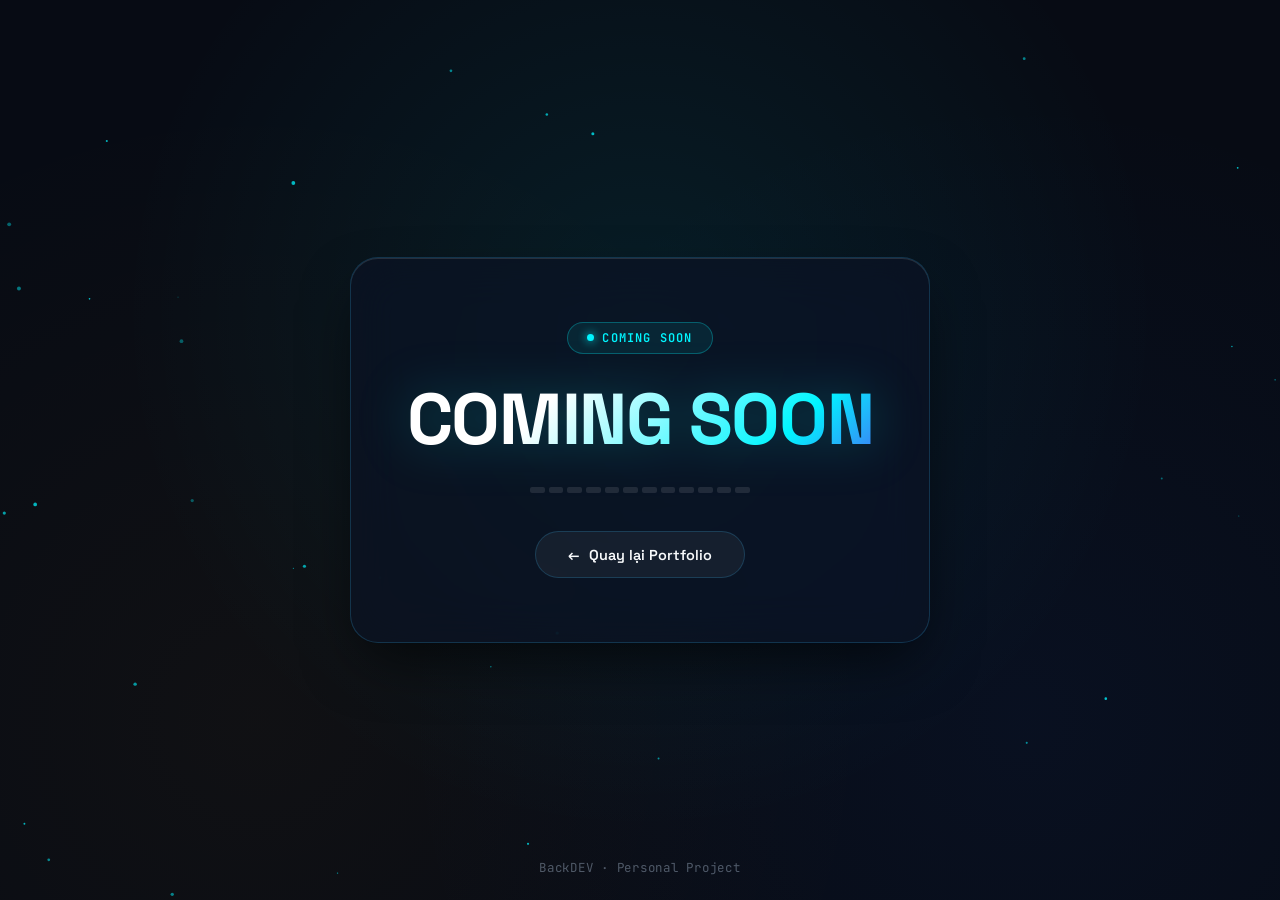
==== history.html @ 6d46c7f8 "fix: update history.html to Coming Soon with clean minimalist UI" ====
<!DOCTYPE html>
<html lang="vi">
<head>
  <meta charset="UTF-8" />
  <meta name="viewport" content="width=device-width, initial-scale=1.0, viewport-fit=cover" />
  <title>Coming Soon · BackDEV</title>
  <meta name="description" content="Coming Soon · BackDEV" />
  <link rel="preconnect" href="https://fonts.googleapis.com" />
  <link rel="preconnect" href="https://fonts.gstatic.com" crossorigin />
  <link
    href="https://fonts.googleapis.com/css2?family=JetBrains+Mono:wght@400;500;600;700&family=Space+Grotesk:wght@400;500;600;700;800&display=swap"
    rel="stylesheet" />
  <link rel="icon" type="image/svg+xml" href="favicon.svg" />
  <style>
    :root {
      --bg: #070b14;
      --card: rgba(12, 19, 34, 0.78);
      --border: rgba(56, 189, 248, 0.2);
      --neon: #00f5ff;
      --neon2: #3b82f6;
      --amber: #f59e0b;
      --text: #f8fafc;
      --text-muted: #94a3b8;
    }

    *, *::before, *::after {
      box-sizing: border-box;
      margin: 0;
      padding: 0;
    }

    body {
      background: var(--bg);
      color: var(--text);
      font-family: 'Space Grotesk', -apple-system, sans-serif;
      min-height: 100vh;
      min-height: 100dvh;
      display: flex;
      flex-direction: column;
      align-items: center;
      justify-content: center;
      padding: 2rem 1.25rem;
      overflow: hidden;
      position: relative;
      background-image: 
        radial-gradient(circle at 50% 35%, rgba(0, 245, 255, 0.08) 0%, transparent 60%),
        radial-gradient(circle at 80% 80%, rgba(37, 99, 235, 0.06) 0%, transparent 50%),
        radial-gradient(circle at 20% 80%, rgba(245, 158, 11, 0.04) 0%, transparent 50%);
    }

    /* Ambient Canvas */
    #ambient-canvas {
      position: fixed;
      inset: 0;
      width: 100%;
      height: 100%;
      pointer-events: none;
      z-index: 0;
    }

    /* Minimal Card Container */
    .coming-card {
      position: relative;
      z-index: 1;
      max-width: 580px;
      width: 100%;
      text-align: center;
      background: var(--card);
      border: 1px solid var(--border);
      border-radius: 28px;
      padding: 4rem 2.5rem;
      backdrop-filter: blur(24px) saturate(180%);
      -webkit-backdrop-filter: blur(24px) saturate(180%);
      box-shadow: 0 25px 60px -15px rgba(0, 0, 0, 0.7), inset 0 1px 0 rgba(255, 255, 255, 0.12);
      display: flex;
      flex-direction: column;
      align-items: center;
      gap: 1.8rem;
      animation: floatUp 0.8s cubic-bezier(0.16, 1, 0.3, 1) both;
    }

    @keyframes floatUp {
      from {
        opacity: 0;
        transform: translateY(30px) scale(0.96);
      }
      to {
        opacity: 1;
        transform: translateY(0) scale(1);
      }
    }

    /* Badge */
    .badge {
      display: inline-flex;
      align-items: center;
      gap: 0.5rem;
      background: rgba(0, 245, 255, 0.08);
      border: 1px solid rgba(0, 245, 255, 0.28);
      border-radius: 99px;
      padding: 0.45rem 1.2rem;
      color: var(--neon);
      font-family: 'JetBrains Mono', monospace;
      font-size: 0.75rem;
      font-weight: 600;
      letter-spacing: 0.1em;
    }

    .pulse-dot {
      width: 7px;
      height: 7px;
      background: var(--neon);
      border-radius: 50%;
      box-shadow: 0 0 10px var(--neon);
      animation: pulseGlow 1.8s infinite;
    }

    @keyframes pulseGlow {
      0%, 100% { box-shadow: 0 0 0 0 rgba(0, 245, 255, 0.6); }
      50% { box-shadow: 0 0 0 7px rgba(0, 245, 255, 0); }
    }

    /* Main Big Title */
    .title {
      font-size: clamp(3rem, 8vw, 4.5rem);
      font-weight: 800;
      letter-spacing: -0.02em;
      line-height: 1;
      text-transform: uppercase;
      background: linear-gradient(135deg, #ffffff 30%, var(--neon) 80%, var(--neon2) 100%);
      -webkit-background-clip: text;
      -webkit-text-fill-color: transparent;
      filter: drop-shadow(0 0 25px rgba(0, 245, 255, 0.25));
    }

    /* Cyber Segmented Line (Thay cho thanh loading cu, khong text, khong %) */
    .cyber-bar {
      display: flex;
      align-items: center;
      gap: 4px;
      width: 220px;
      height: 6px;
      margin: 0.2rem 0;
    }

    .cyber-bar span {
      flex: 1;
      height: 100%;
      background: rgba(255, 255, 255, 0.1);
      border-radius: 2px;
      animation: barGlow 2.4s ease-in-out infinite;
    }

    .cyber-bar span:nth-child(1) { animation-delay: 0.1s; }
    .cyber-bar span:nth-child(2) { animation-delay: 0.2s; }
    .cyber-bar span:nth-child(3) { animation-delay: 0.3s; }
    .cyber-bar span:nth-child(4) { animation-delay: 0.4s; }
    .cyber-bar span:nth-child(5) { animation-delay: 0.5s; }
    .cyber-bar span:nth-child(6) { animation-delay: 0.6s; }
    .cyber-bar span:nth-child(7) { animation-delay: 0.7s; }
    .cyber-bar span:nth-child(8) { animation-delay: 0.8s; }
    .cyber-bar span:nth-child(9) { animation-delay: 0.9s; }
    .cyber-bar span:nth-child(10) { animation-delay: 1.0s; }
    .cyber-bar span:nth-child(11) { animation-delay: 1.1s; }
    .cyber-bar span:nth-child(12) { animation-delay: 1.2s; }

    @keyframes barGlow {
      0%, 100% {
        background: rgba(255, 255, 255, 0.1);
        box-shadow: none;
      }
      50% {
        background: var(--neon);
        box-shadow: 0 0 8px var(--neon);
      }
    }

    /* Back Button */
    .btn-back {
      display: inline-flex;
      align-items: center;
      gap: 0.6rem;
      background: rgba(255, 255, 255, 0.05);
      border: 1px solid var(--border);
      color: var(--text);
      text-decoration: none;
      font-size: 0.9rem;
      font-weight: 600;
      padding: 0.85rem 2rem;
      border-radius: 99px;
      transition: all 0.25s cubic-bezier(0.16, 1, 0.3, 1);
      margin-top: 0.4rem;
    }

    .btn-back:hover {
      background: rgba(0, 245, 255, 0.12);
      border-color: var(--neon);
      color: var(--neon);
      transform: translateY(-2px);
      box-shadow: 0 0 24px rgba(0, 245, 255, 0.25);
    }

    .btn-back span {
      transition: transform 0.25s ease;
    }

    .btn-back:hover span:first-child {
      transform: translateX(-3px);
    }

    /* Footer Note */
    .footer-note {
      position: absolute;
      bottom: 1.5rem;
      font-size: 0.78rem;
      color: rgba(148, 163, 184, 0.5);
      font-family: 'JetBrains Mono', monospace;
      letter-spacing: 0.06em;
    }

    @media (max-width: 640px) {
      .coming-card {
        padding: 3rem 1.5rem;
        border-radius: 22px;
        gap: 1.5rem;
      }

      .title {
        font-size: clamp(2.4rem, 10vw, 3.2rem);
      }

      .btn-back {
        width: 100%;
        justify-content: center;
      }

      .footer-note {
        position: static;
        margin-top: 1.5rem;
      }
    }
  </style>
</head>
<body>

  <!-- Minimal Ambient Star Canvas -->
  <canvas id="ambient-canvas"></canvas>

  <div class="coming-card">
    <div class="badge">
      <span class="pulse-dot"></span>
      <span>COMING SOON</span>
    </div>

    <h1 class="title">Coming Soon</h1>

    <!-- Thanh cyber phan doan tinh te (Khong text, khong %) -->
    <div class="cyber-bar" aria-hidden="true">
      <span></span><span></span><span></span><span></span>
      <span></span><span></span><span></span><span></span>
      <span></span><span></span><span></span><span></span>
    </div>

    <a href="index.html" class="btn-back">
      <span>←</span>
      <span>Quay lại Portfolio</span>
    </a>
  </div>

  <div class="footer-note">
    BackDEV · Personal Project
  </div>

  <script>
    (function () {
      const canvas = document.getElementById('ambient-canvas');
      const ctx = canvas.getContext('2d');
      let w, h;
      let stars = [];

      function resize() {
        w = canvas.width = window.innerWidth;
        h = canvas.height = window.innerHeight;
      }
      window.addEventListener('resize', resize);
      resize();

      for (let i = 0; i < 40; i++) {
        stars.push({
          x: Math.random() * w,
          y: Math.random() * h,
          r: Math.random() * 1.5 + 0.5,
          alpha: Math.random() * 0.6 + 0.2,
          speed: Math.random() * 0.008 + 0.003
        });
      }

      function draw() {
        ctx.clearRect(0, 0, w, h);
        stars.forEach(s => {
          s.alpha += s.speed;
          if (s.alpha > 0.8 || s.alpha < 0.2) s.speed = -s.speed;
          ctx.beginPath();
          ctx.arc(s.x, s.y, s.r, 0, Math.PI * 2);
          ctx.fillStyle = `rgba(0, 245, 255, ${Math.max(0, s.alpha)})`;
          ctx.fill();
        });
        requestAnimationFrame(draw);
      }
      draw();
    })();
  </script>
</body>
</html>
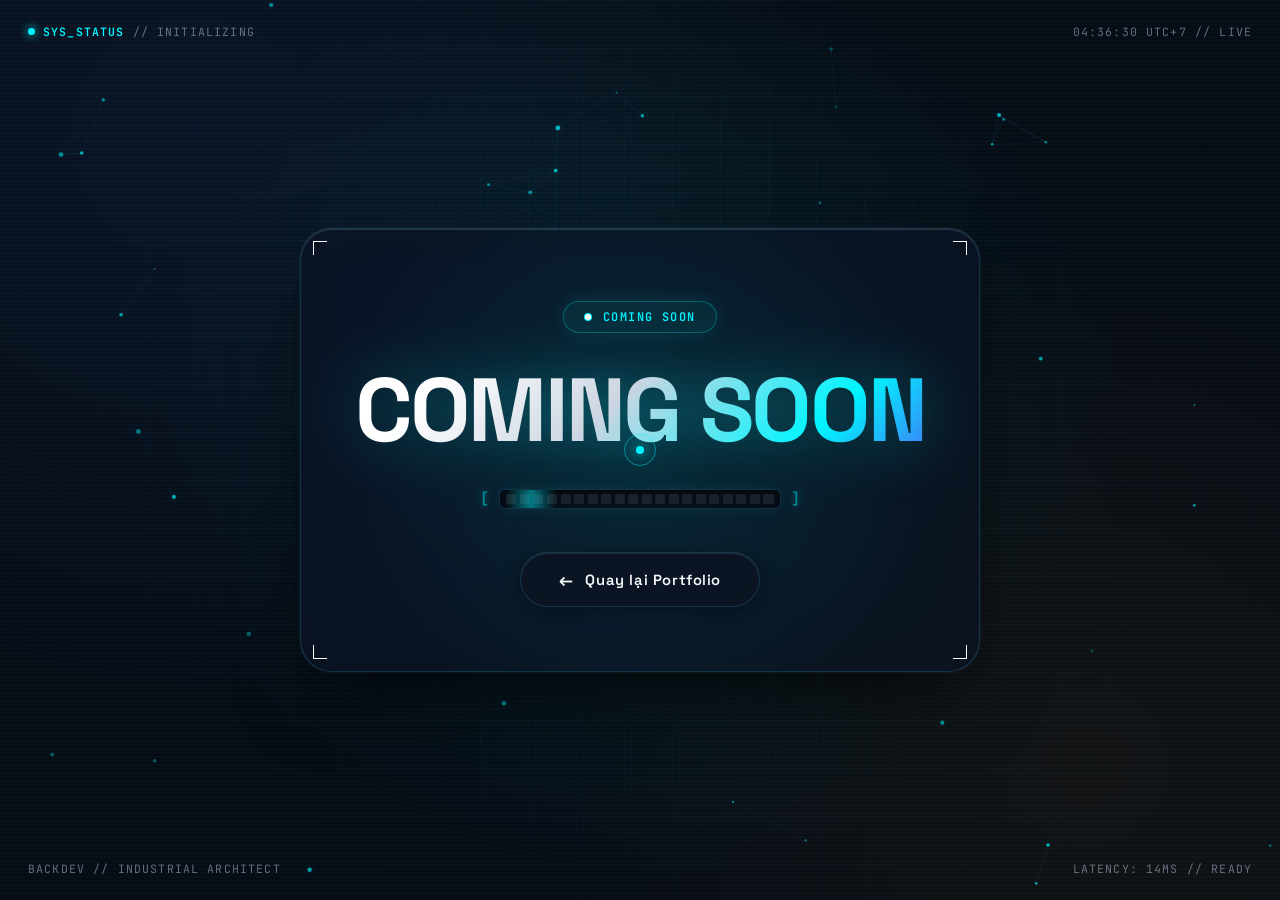
==== commit 2a57ca39: "feat: restore interactive cyber particle background, grid and 3D effects" ====
--- a/history.html
+++ b/history.html
@@ -1,10 +1,11 @@
 <!DOCTYPE html>
 <html lang="vi">
+
 <head>
   <meta charset="UTF-8" />
   <meta name="viewport" content="width=device-width, initial-scale=1.0, viewport-fit=cover" />
   <title>Coming Soon · BackDEV</title>
-  <meta name="description" content="Coming Soon · BackDEV" />
+  <meta name="description" content="Coming Soon · BackDEV Industrial Mission Control" />
   <link rel="preconnect" href="https://fonts.googleapis.com" />
   <link rel="preconnect" href="https://fonts.gstatic.com" crossorigin />
   <link
@@ -14,269 +15,843 @@
   <style>
     :root {
       --bg: #070b14;
-      --card: rgba(12, 19, 34, 0.78);
+      --bg2: #0c1322;
+      --card: rgba(12, 19, 34, 0.75);
       --border: rgba(56, 189, 248, 0.2);
+      --border-subtle: rgba(255, 255, 255, 0.08);
       --neon: #00f5ff;
       --neon2: #3b82f6;
       --amber: #f59e0b;
+      --emerald: #10b981;
       --text: #f8fafc;
+      --text2: #cbd5e1;
       --text-muted: #94a3b8;
-    }
-
-    *, *::before, *::after {
+      --glow: 0 0 35px rgba(0, 245, 255, 0.22);
+      --glow-amber: 0 0 30px rgba(245, 158, 11, 0.25);
+    }
+
+    *,
+    *::before,
+    *::after {
       box-sizing: border-box;
       margin: 0;
       padding: 0;
-    }
-
+      cursor: none !important;
+    }
+
+    @media (pointer: coarse),
+    (hover: none) {
+
+      *,
+      *::before,
+      *::after {
+        cursor: auto !important;
+      }
+
+      #cursor,
+      #cursor-ring {
+        display: none !important;
+      }
+    }
+
+    html,
     body {
+      width: 100%;
+      height: 100%;
+      min-height: 100vh;
+      min-height: 100dvh;
+      overflow: hidden;
       background: var(--bg);
       color: var(--text);
-      font-family: 'Space Grotesk', -apple-system, sans-serif;
+      font-family: 'Space Grotesk', -apple-system, BlinkMacSystemFont, sans-serif;
+      -webkit-font-smoothing: antialiased;
+    }
+
+    /* Cyber Background & Ambient Bloom */
+    .viewport-container {
+      position: relative;
+      width: 100%;
+      height: 100%;
       min-height: 100vh;
       min-height: 100dvh;
       display: flex;
-      flex-direction: column;
       align-items: center;
       justify-content: center;
-      padding: 2rem 1.25rem;
-      overflow: hidden;
-      position: relative;
-      background-image: 
-        radial-gradient(circle at 50% 35%, rgba(0, 245, 255, 0.08) 0%, transparent 60%),
-        radial-gradient(circle at 80% 80%, rgba(37, 99, 235, 0.06) 0%, transparent 50%),
-        radial-gradient(circle at 20% 80%, rgba(245, 158, 11, 0.04) 0%, transparent 50%);
-    }
-
-    /* Ambient Canvas */
+      padding: 1.5rem;
+      background-image:
+        radial-gradient(circle at 50% 45%, rgba(0, 245, 255, 0.09) 0%, transparent 60%),
+        radial-gradient(circle at 15% 15%, rgba(59, 130, 246, 0.08) 0%, transparent 45%),
+        radial-gradient(circle at 85% 85%, rgba(245, 158, 11, 0.05) 0%, transparent 40%);
+    }
+
+    /* Interactive Particle Grid Canvas */
     #ambient-canvas {
-      position: fixed;
+      position: absolute;
       inset: 0;
       width: 100%;
       height: 100%;
       pointer-events: none;
-      z-index: 0;
-    }
-
-    /* Minimal Card Container */
+      z-index: 1;
+    }
+
+    /* Subtle Scanline Overlay */
+    .scanline-overlay {
+      position: absolute;
+      inset: 0;
+      background: repeating-linear-gradient(0deg,
+          transparent,
+          transparent 2px,
+          rgba(0, 245, 255, 0.018) 2px,
+          rgba(0, 245, 255, 0.018) 4px);
+      pointer-events: none;
+      z-index: 2;
+    }
+
+    /* Subtle Cyber Tech Grid */
+    .grid-backdrop {
+      position: absolute;
+      inset: 0;
+      background-image:
+        linear-gradient(rgba(56, 189, 248, 0.035) 1px, transparent 1px),
+        linear-gradient(90deg, rgba(56, 189, 248, 0.035) 1px, transparent 1px);
+      background-size: 48px 48px;
+      pointer-events: none;
+      z-index: 1;
+      mask-image: radial-gradient(circle at 50% 50%, black 40%, transparent 85%);
+      -webkit-mask-image: radial-gradient(circle at 50% 50%, black 40%, transparent 85%);
+    }
+
+    /* ── HUD Telemetry Frames (Corners & Edges) ────────── */
+    .hud-edge {
+      position: absolute;
+      z-index: 5;
+      font-family: 'JetBrains Mono', monospace;
+      font-size: 0.72rem;
+      letter-spacing: 0.1em;
+      color: rgba(148, 163, 184, 0.65);
+      user-select: none;
+      pointer-events: auto;
+      display: flex;
+      align-items: center;
+      gap: 0.5rem;
+    }
+
+    .hud-tl {
+      top: 1.5rem;
+      left: 1.75rem;
+    }
+
+    .hud-tr {
+      top: 1.5rem;
+      right: 1.75rem;
+    }
+
+    .hud-bl {
+      bottom: 1.5rem;
+      left: 1.75rem;
+    }
+
+    .hud-br {
+      bottom: 1.5rem;
+      right: 1.75rem;
+    }
+
+    .hud-dot {
+      width: 7px;
+      height: 7px;
+      border-radius: 50%;
+      background: var(--neon);
+      box-shadow: 0 0 10px var(--neon);
+      animation: pulseNeon 2s infinite ease-in-out;
+    }
+
+    @keyframes pulseNeon {
+
+      0%,
+      100% {
+        opacity: 1;
+        transform: scale(1);
+      }
+
+      50% {
+        opacity: 0.35;
+        transform: scale(0.85);
+      }
+    }
+
+    .hud-live-tag {
+      color: var(--neon);
+      font-weight: 600;
+    }
+
+    /* ── Center Stage & Perspective Wrapper ───────────── */
+    .stage-wrapper {
+      position: relative;
+      z-index: 10;
+      perspective: 1200px;
+      max-width: 680px;
+      width: 100%;
+    }
+
+    /* ── Main Bento Glass Card ────────────────────────── */
     .coming-card {
       position: relative;
-      z-index: 1;
-      max-width: 580px;
       width: 100%;
-      text-align: center;
       background: var(--card);
       border: 1px solid var(--border);
-      border-radius: 28px;
-      padding: 4rem 2.5rem;
-      backdrop-filter: blur(24px) saturate(180%);
-      -webkit-backdrop-filter: blur(24px) saturate(180%);
-      box-shadow: 0 25px 60px -15px rgba(0, 0, 0, 0.7), inset 0 1px 0 rgba(255, 255, 255, 0.12);
+      border-radius: 32px;
+      padding: 4.5rem 3rem 4rem;
+      backdrop-filter: blur(28px) saturate(180%);
+      -webkit-backdrop-filter: blur(28px) saturate(180%);
+      box-shadow:
+        0 30px 80px -20px rgba(0, 0, 0, 0.8),
+        0 0 0 1px rgba(255, 255, 255, 0.05),
+        inset 0 1px 0 rgba(255, 255, 255, 0.14);
       display: flex;
       flex-direction: column;
       align-items: center;
-      gap: 1.8rem;
-      animation: floatUp 0.8s cubic-bezier(0.16, 1, 0.3, 1) both;
-    }
-
-    @keyframes floatUp {
+      text-align: center;
+      gap: 2.2rem;
+      transition: transform 0.25s cubic-bezier(0.16, 1, 0.3, 1), box-shadow 0.25s ease;
+      transform-style: preserve-3d;
+      animation: entranceCard 1s cubic-bezier(0.16, 1, 0.3, 1) both;
+    }
+
+    @keyframes entranceCard {
       from {
         opacity: 0;
-        transform: translateY(30px) scale(0.96);
-      }
+        transform: translateY(40px) scale(0.94);
+      }
+
       to {
         opacity: 1;
         transform: translateY(0) scale(1);
       }
     }
 
-    /* Badge */
-    .badge {
+    /* Interactive Spotlight Layer */
+    .card-spotlight {
+      position: absolute;
+      inset: 0;
+      border-radius: 32px;
+      pointer-events: none;
+      background: radial-gradient(500px circle at var(--spot-x, 50%) var(--spot-y, 50%),
+          rgba(0, 245, 255, 0.08),
+          transparent 60%);
+      transition: opacity 0.3s;
+    }
+
+    /* Sci-Fi HUD Corner Brackets */
+    .corner-bracket {
+      position: absolute;
+      width: 14px;
+      height: 14px;
+      pointer-events: none;
+      border-color: rgba(0, 245, 255, 0.45);
+    }
+
+    .corner-bracket.tl {
+      top: 12px;
+      left: 12px;
+      border-top: 1.5px solid;
+      border-left: 1.5px solid;
+    }
+
+    .corner-bracket.tr {
+      top: 12px;
+      right: 12px;
+      border-top: 1.5px solid;
+      border-right: 1.5px solid;
+    }
+
+    .corner-bracket.bl {
+      bottom: 12px;
+      left: 12px;
+      border-bottom: 1.5px solid;
+      border-left: 1.5px solid;
+    }
+
+    .corner-bracket.br {
+      bottom: 12px;
+      right: 12px;
+      border-bottom: 1.5px solid;
+      border-right: 1.5px solid;
+    }
+
+    /* ── Badge / Tag ──────────────────────────────────── */
+    .telemetry-badge {
       display: inline-flex;
       align-items: center;
-      gap: 0.5rem;
-      background: rgba(0, 245, 255, 0.08);
+      gap: 0.65rem;
+      background: rgba(0, 245, 255, 0.06);
       border: 1px solid rgba(0, 245, 255, 0.28);
-      border-radius: 99px;
-      padding: 0.45rem 1.2rem;
+      border-radius: 999px;
+      padding: 0.42rem 1.25rem;
+      font-family: 'JetBrains Mono', monospace;
+      font-size: 0.74rem;
+      font-weight: 600;
+      letter-spacing: 0.12em;
       color: var(--neon);
-      font-family: 'JetBrains Mono', monospace;
-      font-size: 0.75rem;
-      font-weight: 600;
-      letter-spacing: 0.1em;
-    }
-
-    .pulse-dot {
-      width: 7px;
-      height: 7px;
+      box-shadow: 0 0 20px rgba(0, 245, 255, 0.12);
+      transition: all 0.3s ease;
+    }
+
+    .badge-signal {
+      position: relative;
+      width: 8px;
+      height: 8px;
+      display: flex;
+      align-items: center;
+      justify-content: center;
+    }
+
+    .badge-signal::before {
+      content: '';
+      position: absolute;
+      width: 100%;
+      height: 100%;
+      border-radius: 50%;
       background: var(--neon);
+      animation: pingGlow 2s infinite cubic-bezier(0, 0, 0.2, 1);
+    }
+
+    .badge-signal::after {
+      content: '';
+      position: absolute;
+      width: 6px;
+      height: 6px;
       border-radius: 50%;
-      box-shadow: 0 0 10px var(--neon);
-      animation: pulseGlow 1.8s infinite;
-    }
-
-    @keyframes pulseGlow {
-      0%, 100% { box-shadow: 0 0 0 0 rgba(0, 245, 255, 0.6); }
-      50% { box-shadow: 0 0 0 7px rgba(0, 245, 255, 0); }
-    }
-
-    /* Main Big Title */
-    .title {
-      font-size: clamp(3rem, 8vw, 4.5rem);
+      background: #ffffff;
+    }
+
+    @keyframes pingGlow {
+
+      75%,
+      100% {
+        transform: scale(2.4);
+        opacity: 0;
+      }
+    }
+
+    /* ── Master Hero Typography: COMING SOON ──────────── */
+    .title-wrapper {
+      position: relative;
+      display: flex;
+      flex-direction: column;
+      align-items: center;
+      user-select: none;
+    }
+
+    .main-title {
+      font-size: clamp(3.2rem, 8.5vw, 5.6rem);
       font-weight: 800;
-      letter-spacing: -0.02em;
-      line-height: 1;
+      line-height: 0.95;
+      letter-spacing: -0.03em;
       text-transform: uppercase;
-      background: linear-gradient(135deg, #ffffff 30%, var(--neon) 80%, var(--neon2) 100%);
+      background: linear-gradient(135deg, #ffffff 15%, #cbd5e1 45%, var(--neon) 80%, var(--neon2) 100%);
       -webkit-background-clip: text;
       -webkit-text-fill-color: transparent;
-      filter: drop-shadow(0 0 25px rgba(0, 245, 255, 0.25));
-    }
-
-    /* Cyber Segmented Line (Thay cho thanh loading cu, khong text, khong %) */
-    .cyber-bar {
+      filter: drop-shadow(0 0 32px rgba(0, 245, 255, 0.3));
+      position: relative;
+      white-space: nowrap;
+    }
+
+    /* Subtle ambient reflection behind text */
+    .title-glow-aura {
+      position: absolute;
+      top: 50%;
+      left: 50%;
+      transform: translate(-50%, -50%);
+      width: 85%;
+      height: 60%;
+      background: radial-gradient(ellipse at center, rgba(0, 245, 255, 0.18) 0%, transparent 70%);
+      filter: blur(25px);
+      pointer-events: none;
+      z-index: -1;
+    }
+
+    /* ── Cyber HUD Scanner Module (Text-Free Segmented Matrix) ── */
+    .cyber-scanner-module {
       display: flex;
       align-items: center;
-      gap: 4px;
-      width: 220px;
-      height: 6px;
-      margin: 0.2rem 0;
-    }
-
-    .cyber-bar span {
+      justify-content: center;
+      gap: 0.65rem;
+      width: 100%;
+      max-width: 320px;
+      user-select: none;
+    }
+
+    .scanner-bracket {
+      font-family: 'JetBrains Mono', monospace;
+      font-size: 0.95rem;
+      font-weight: 700;
+      color: rgba(0, 245, 255, 0.45);
+      text-shadow: 0 0 8px rgba(0, 245, 255, 0.4);
+    }
+
+    .scanner-track {
+      position: relative;
+      display: flex;
+      align-items: center;
+      justify-content: space-between;
+      gap: 3.5px;
       flex: 1;
-      height: 100%;
-      background: rgba(255, 255, 255, 0.1);
-      border-radius: 2px;
-      animation: barGlow 2.4s ease-in-out infinite;
-    }
-
-    .cyber-bar span:nth-child(1) { animation-delay: 0.1s; }
-    .cyber-bar span:nth-child(2) { animation-delay: 0.2s; }
-    .cyber-bar span:nth-child(3) { animation-delay: 0.3s; }
-    .cyber-bar span:nth-child(4) { animation-delay: 0.4s; }
-    .cyber-bar span:nth-child(5) { animation-delay: 0.5s; }
-    .cyber-bar span:nth-child(6) { animation-delay: 0.6s; }
-    .cyber-bar span:nth-child(7) { animation-delay: 0.7s; }
-    .cyber-bar span:nth-child(8) { animation-delay: 0.8s; }
-    .cyber-bar span:nth-child(9) { animation-delay: 0.9s; }
-    .cyber-bar span:nth-child(10) { animation-delay: 1.0s; }
-    .cyber-bar span:nth-child(11) { animation-delay: 1.1s; }
-    .cyber-bar span:nth-child(12) { animation-delay: 1.2s; }
-
-    @keyframes barGlow {
-      0%, 100% {
-        background: rgba(255, 255, 255, 0.1);
+      height: 20px;
+      padding: 3px 6px;
+      background: rgba(7, 11, 20, 0.75);
+      border: 1px solid rgba(56, 189, 248, 0.2);
+      border-radius: 6px;
+      box-shadow: inset 0 2px 6px rgba(0, 0, 0, 0.7), 0 0 16px rgba(0, 245, 255, 0.08);
+      overflow: hidden;
+    }
+
+    /* Ambient cyber laser sweep across the track */
+    .scanner-track::after {
+      content: '';
+      position: absolute;
+      top: 0;
+      bottom: 0;
+      width: 50px;
+      background: linear-gradient(90deg, transparent, rgba(0, 245, 255, 0.45), transparent);
+      animation: laserSweep 2.2s ease-in-out infinite alternate;
+      pointer-events: none;
+    }
+
+    @keyframes laserSweep {
+      0% {
+        transform: translateX(-40px);
+      }
+
+      100% {
+        transform: translateX(290px);
+      }
+    }
+
+    .scanner-seg {
+      flex: 1;
+      height: 10px;
+      background: rgba(255, 255, 255, 0.08);
+      border-radius: 1.5px;
+      animation: segPulse 2.4s ease-in-out infinite;
+    }
+
+    .scanner-seg:nth-child(1) {
+      animation-delay: 0.06s;
+    }
+
+    .scanner-seg:nth-child(2) {
+      animation-delay: 0.12s;
+    }
+
+    .scanner-seg:nth-child(3) {
+      animation-delay: 0.18s;
+    }
+
+    .scanner-seg:nth-child(4) {
+      animation-delay: 0.24s;
+    }
+
+    .scanner-seg:nth-child(5) {
+      animation-delay: 0.30s;
+    }
+
+    .scanner-seg:nth-child(6) {
+      animation-delay: 0.36s;
+    }
+
+    .scanner-seg:nth-child(7) {
+      animation-delay: 0.42s;
+    }
+
+    .scanner-seg:nth-child(8) {
+      animation-delay: 0.48s;
+    }
+
+    .scanner-seg:nth-child(9) {
+      animation-delay: 0.54s;
+    }
+
+    .scanner-seg:nth-child(10) {
+      animation-delay: 0.60s;
+    }
+
+    .scanner-seg:nth-child(11) {
+      animation-delay: 0.66s;
+    }
+
+    .scanner-seg:nth-child(12) {
+      animation-delay: 0.72s;
+    }
+
+    .scanner-seg:nth-child(13) {
+      animation-delay: 0.78s;
+    }
+
+    .scanner-seg:nth-child(14) {
+      animation-delay: 0.84s;
+    }
+
+    .scanner-seg:nth-child(15) {
+      animation-delay: 0.90s;
+    }
+
+    .scanner-seg:nth-child(16) {
+      animation-delay: 0.96s;
+    }
+
+    .scanner-seg:nth-child(17) {
+      animation-delay: 1.02s;
+    }
+
+    .scanner-seg:nth-child(18) {
+      animation-delay: 1.08s;
+    }
+
+    .scanner-seg:nth-child(19) {
+      animation-delay: 1.14s;
+    }
+
+    .scanner-seg:nth-child(20) {
+      animation-delay: 1.20s;
+    }
+
+    @keyframes segPulse {
+
+      0%,
+      100% {
+        background: rgba(255, 255, 255, 0.08);
         box-shadow: none;
       }
-      50% {
+
+      30%,
+      65% {
         background: var(--neon);
         box-shadow: 0 0 8px var(--neon);
       }
     }
 
-    /* Back Button */
+    /* ── High-Tech Return Button ──────────────────────── */
     .btn-back {
+      position: relative;
       display: inline-flex;
       align-items: center;
-      gap: 0.6rem;
-      background: rgba(255, 255, 255, 0.05);
+      justify-content: center;
+      gap: 0.75rem;
+      background: rgba(12, 19, 34, 0.85);
       border: 1px solid var(--border);
       color: var(--text);
       text-decoration: none;
-      font-size: 0.9rem;
+      font-family: 'Space Grotesk', sans-serif;
+      font-size: 0.92rem;
       font-weight: 600;
-      padding: 0.85rem 2rem;
-      border-radius: 99px;
-      transition: all 0.25s cubic-bezier(0.16, 1, 0.3, 1);
-      margin-top: 0.4rem;
+      letter-spacing: 0.04em;
+      padding: 0.95rem 2.4rem;
+      border-radius: 999px;
+      overflow: hidden;
+      transition: all 0.3s cubic-bezier(0.16, 1, 0.3, 1);
+      box-shadow: 0 4px 20px rgba(0, 0, 0, 0.4), inset 0 1px 0 rgba(255, 255, 255, 0.1);
+      margin-top: 0.5rem;
+    }
+
+    .btn-back::before {
+      content: '';
+      position: absolute;
+      inset: 0;
+      background: linear-gradient(90deg, transparent, rgba(0, 245, 255, 0.15), transparent);
+      transform: translateX(-100%);
+      transition: transform 0.6s ease;
+    }
+
+    .btn-back:hover::before {
+      transform: translateX(100%);
     }
 
     .btn-back:hover {
-      background: rgba(0, 245, 255, 0.12);
+      background: rgba(0, 245, 255, 0.1);
       border-color: var(--neon);
+      color: #ffffff;
+      transform: translateY(-2px);
+      box-shadow: 0 0 28px rgba(0, 245, 255, 0.35), inset 0 1px 0 rgba(255, 255, 255, 0.25);
+    }
+
+    .btn-arrow {
+      font-size: 1.1rem;
+      transition: transform 0.25s ease;
+    }
+
+    .btn-back:hover .btn-arrow {
+      transform: translateX(-4px);
       color: var(--neon);
-      transform: translateY(-2px);
-      box-shadow: 0 0 24px rgba(0, 245, 255, 0.25);
-    }
-
-    .btn-back span {
-      transition: transform 0.25s ease;
-    }
-
-    .btn-back:hover span:first-child {
-      transform: translateX(-3px);
-    }
-
-    /* Footer Note */
-    .footer-note {
-      position: absolute;
-      bottom: 1.5rem;
-      font-size: 0.78rem;
-      color: rgba(148, 163, 184, 0.5);
-      font-family: 'JetBrains Mono', monospace;
-      letter-spacing: 0.06em;
-    }
-
-    @media (max-width: 640px) {
+    }
+
+    /* ── Custom Cursor Matching Index ─────────────────── */
+    #cursor {
+      position: fixed;
+      width: 8px;
+      height: 8px;
+      background: var(--neon);
+      border-radius: 50%;
+      pointer-events: none;
+      z-index: 9999;
+      transform: translate(-50%, -50%);
+      transition: width 0.2s, height 0.2s, opacity 0.2s;
+      box-shadow: 0 0 14px var(--neon);
+    }
+
+    #cursor-ring {
+      position: fixed;
+      width: 32px;
+      height: 32px;
+      border: 1.5px solid var(--neon);
+      border-radius: 50%;
+      pointer-events: none;
+      z-index: 9998;
+      transform: translate(-50%, -50%);
+      transition: all 0.12s cubic-bezier(0.16, 1, 0.3, 1);
+      opacity: 0.45;
+    }
+
+    body:has(a:hover, button:hover, .btn-back:hover) #cursor {
+      width: 14px;
+      height: 14px;
+      opacity: 0.9;
+    }
+
+    body:has(a:hover, button:hover, .btn-back:hover) #cursor-ring {
+      width: 48px;
+      height: 48px;
+      opacity: 0.25;
+      border-color: var(--neon);
+    }
+
+    /* ── Responsive Mobile Optimizations ──────────────── */
+    @media (max-width: 768px) {
+      .viewport-container {
+        padding: 1.25rem;
+      }
+
       .coming-card {
-        padding: 3rem 1.5rem;
-        border-radius: 22px;
-        gap: 1.5rem;
-      }
-
-      .title {
-        font-size: clamp(2.4rem, 10vw, 3.2rem);
+        padding: 3.5rem 1.6rem 2.8rem;
+        border-radius: 24px;
+        gap: 1.8rem;
+      }
+
+      .main-title {
+        font-size: clamp(2.4rem, 11vw, 3.4rem);
+        letter-spacing: -0.02em;
+      }
+
+      .hud-tl,
+      .hud-tr,
+      .hud-bl,
+      .hud-br {
+        font-size: 0.65rem;
+      }
+
+      .hud-tl {
+        top: 1rem;
+        left: 1.2rem;
+      }
+
+      .hud-tr {
+        top: 1rem;
+        right: 1.2rem;
+      }
+
+      .hud-bl {
+        bottom: 1rem;
+        left: 1.2rem;
+      }
+
+      .hud-br {
+        bottom: 1rem;
+        right: 1.2rem;
       }
 
       .btn-back {
         width: 100%;
-        justify-content: center;
-      }
-
-      .footer-note {
-        position: static;
-        margin-top: 1.5rem;
+        max-width: 300px;
+        padding: 0.85rem 1.8rem;
+      }
+    }
+
+    @media (max-width: 480px) {
+
+      .hud-bl,
+      .hud-br {
+        display: none;
       }
     }
   </style>
 </head>
+
 <body>
 
-  <!-- Minimal Ambient Star Canvas -->
-  <canvas id="ambient-canvas"></canvas>
-
-  <div class="coming-card">
-    <div class="badge">
-      <span class="pulse-dot"></span>
-      <span>COMING SOON</span>
+  <!-- Custom Cyber Cursor -->
+  <div id="cursor"></div>
+  <div id="cursor-ring"></div>
+
+  <!-- Ambient Interactive Canvas & Scanlines -->
+  <div class="viewport-container" id="container">
+    <canvas id="ambient-canvas"></canvas>
+    <div class="grid-backdrop"></div>
+    <div class="scanline-overlay"></div>
+
+    <!-- HUD Telemetry Corners -->
+    <div class="hud-edge hud-tl">
+      <span class="hud-dot"></span>
+      <span class="hud-live-tag">SYS_STATUS</span>
+      <span>// INITIALIZING</span>
     </div>
 
-    <h1 class="title">Coming Soon</h1>
-
-    <!-- Thanh cyber phan doan tinh te (Khong text, khong %) -->
-    <div class="cyber-bar" aria-hidden="true">
-      <span></span><span></span><span></span><span></span>
-      <span></span><span></span><span></span><span></span>
-      <span></span><span></span><span></span><span></span>
+    <div class="hud-edge hud-tr" id="hud-clock">
+      <span>00:00:00 UTC</span>
     </div>
 
-    <a href="index.html" class="btn-back">
-      <span>←</span>
-      <span>Quay lại Portfolio</span>
-    </a>
+    <div class="hud-edge hud-bl">
+      <span>BACKDEV // INDUSTRIAL ARCHITECT</span>
+    </div>
+
+    <div class="hud-edge hud-br">
+      <span>LATENCY: 14MS // READY</span>
+    </div>
+
+    <!-- Main Stage Bento Card -->
+    <div class="stage-wrapper" id="stage">
+      <div class="coming-card" id="card">
+        <div class="card-spotlight" id="spotlight"></div>
+
+        <!-- Corner Sci-Fi Tech Brackets -->
+        <span class="corner-bracket tl"></span>
+        <span class="corner-bracket tr"></span>
+        <span class="corner-bracket bl"></span>
+        <span class="corner-bracket br"></span>
+
+        <!-- Badge -->
+        <div class="telemetry-badge">
+          <span class="badge-signal"></span>
+          <span>COMING SOON</span>
+        </div>
+
+        <!-- Centerpiece Typography -->
+        <div class="title-wrapper">
+          <div class="title-glow-aura"></div>
+          <h1 class="main-title">Coming Soon</h1>
+        </div>
+
+        <!-- Cyber HUD Scanner Bar (Pure High-Tech Segmented Matrix, No Text) -->
+        <div class="cyber-scanner-module" aria-hidden="true">
+          <span class="scanner-bracket">[</span>
+          <div class="scanner-track">
+            <span class="scanner-seg"></span>
+            <span class="scanner-seg"></span>
+            <span class="scanner-seg"></span>
+            <span class="scanner-seg"></span>
+            <span class="scanner-seg"></span>
+            <span class="scanner-seg"></span>
+            <span class="scanner-seg"></span>
+            <span class="scanner-seg"></span>
+            <span class="scanner-seg"></span>
+            <span class="scanner-seg"></span>
+            <span class="scanner-seg"></span>
+            <span class="scanner-seg"></span>
+            <span class="scanner-seg"></span>
+            <span class="scanner-seg"></span>
+            <span class="scanner-seg"></span>
+            <span class="scanner-seg"></span>
+            <span class="scanner-seg"></span>
+            <span class="scanner-seg"></span>
+            <span class="scanner-seg"></span>
+            <span class="scanner-seg"></span>
+          </div>
+          <span class="scanner-bracket">]</span>
+        </div>
+
+        <!-- Return CTA -->
+        <a href="index.html" class="btn-back" id="btnBack">
+          <span class="btn-arrow">←</span>
+          <span>Quay lại Portfolio</span>
+        </a>
+      </div>
+    </div>
   </div>
 
-  <div class="footer-note">
-    BackDEV · Personal Project
-  </div>
-
   <script>
+    /* ── Live HUD Clock ───────────────────────────────── */
+    function updateClock() {
+      const now = new Date();
+      const pad = n => String(n).padStart(2, '0');
+      const timeStr = `${pad(now.getHours())}:${pad(now.getMinutes())}:${pad(now.getSeconds())}`;
+      const clockEl = document.getElementById('hud-clock');
+      if (clockEl) {
+        clockEl.textContent = `${timeStr} UTC+7 // LIVE`;
+      }
+    }
+    setInterval(updateClock, 1000);
+    updateClock();
+
+    /* ── Custom Cursor ────────────────────────────────── */
+    const cur = document.getElementById('cursor');
+    const ring = document.getElementById('cursor-ring');
+    let mx = window.innerWidth / 2, my = window.innerHeight / 2;
+    let rx = mx, ry = my;
+
+    window.addEventListener('mousemove', e => {
+      mx = e.clientX;
+      my = e.clientY;
+    });
+
+    function animCursor() {
+      if (cur && ring) {
+        cur.style.left = mx + 'px';
+        cur.style.top = my + 'px';
+        rx += (mx - rx) * 0.16;
+        ry += (my - ry) * 0.16;
+        ring.style.left = rx + 'px';
+        ring.style.top = ry + 'px';
+      }
+      requestAnimationFrame(animCursor);
+    }
+    animCursor();
+
+    /* ── 3D Card Spotlight & Tilt ─────────────────────── */
+    const card = document.getElementById('card');
+    const spotlight = document.getElementById('spotlight');
+
+    if (card && spotlight && window.matchMedia('(hover: hover)').matches) {
+      document.addEventListener('mousemove', e => {
+        const rect = card.getBoundingClientRect();
+        const cardX = e.clientX - rect.left;
+        const cardY = e.clientY - rect.top;
+
+        spotlight.style.setProperty('--spot-x', `${cardX}px`);
+        spotlight.style.setProperty('--spot-y', `${cardY}px`);
+
+        // Subtle 3D tilt
+        const centerX = rect.left + rect.width / 2;
+        const centerY = rect.top + rect.height / 2;
+        const deltaX = (e.clientX - centerX) / (window.innerWidth / 2);
+        const deltaY = (e.clientY - centerY) / (window.innerHeight / 2);
+
+        const tiltX = -deltaY * 5;
+        const tiltY = deltaX * 7;
+
+        card.style.transform = `rotateX(${tiltX.toFixed(2)}deg) rotateY(${tiltY.toFixed(2)}deg)`;
+      });
+
+      document.addEventListener('mouseleave', () => {
+        card.style.transform = 'rotateX(0deg) rotateY(0deg)';
+      });
+    }
+
+    /* ── Interactive Particle Mesh Background ──────────── */
     (function () {
       const canvas = document.getElementById('ambient-canvas');
       const ctx = canvas.getContext('2d');
       let w, h;
-      let stars = [];
+      let particles = [];
+      const PARTICLE_COUNT = 45;
+      const CONNECT_DIST = 120;
 
       function resize() {
         w = canvas.width = window.innerWidth;
@@ -285,30 +860,120 @@
       window.addEventListener('resize', resize);
       resize();
 
-      for (let i = 0; i < 40; i++) {
-        stars.push({
-          x: Math.random() * w,
-          y: Math.random() * h,
-          r: Math.random() * 1.5 + 0.5,
-          alpha: Math.random() * 0.6 + 0.2,
-          speed: Math.random() * 0.008 + 0.003
+      class Particle {
+        constructor() {
+          this.reset(true);
+        }
+        reset(initial = false) {
+          this.x = Math.random() * w;
+          this.y = initial ? Math.random() * h : (Math.random() > 0.5 ? 0 : h);
+          this.vx = (Math.random() - 0.5) * 0.55;
+          this.vy = (Math.random() - 0.5) * 0.55;
+          this.radius = Math.random() * 1.6 + 0.8;
+          this.baseAlpha = Math.random() * 0.45 + 0.25;
+          this.alpha = this.baseAlpha;
+        }
+        update() {
+          this.x += this.vx;
+          this.y += this.vy;
+
+          if (this.x < 0 || this.x > w) this.vx = -this.vx;
+          if (this.y < 0 || this.y > h) this.vy = -this.vy;
+
+          // Mouse proximity reaction
+          const dx = mx - this.x;
+          const dy = my - this.y;
+          const dist = Math.sqrt(dx * dx + dy * dy);
+          if (dist < 130) {
+            const force = (130 - dist) / 130;
+            this.x -= (dx / dist) * force * 1.5;
+            this.y -= (dy / dist) * force * 1.5;
+            this.alpha = Math.min(0.9, this.baseAlpha + 0.35);
+          } else {
+            this.alpha = this.baseAlpha;
+          }
+        }
+        draw() {
+          ctx.beginPath();
+          ctx.arc(this.x, this.y, this.radius, 0, Math.PI * 2);
+          ctx.fillStyle = `rgba(0, 245, 255, ${this.alpha})`;
+          ctx.shadowBlur = 8;
+          ctx.shadowColor = 'rgba(0, 245, 255, 0.4)';
+          ctx.fill();
+          ctx.shadowBlur = 0;
+        }
+      }
+
+      for (let i = 0; i < PARTICLE_COUNT; i++) {
+        particles.push(new Particle());
+      }
+
+      function drawMesh() {
+        ctx.clearRect(0, 0, w, h);
+
+        // Draw connections
+        for (let i = 0; i < particles.length; i++) {
+          for (let j = i + 1; j < particles.length; j++) {
+            const dx = particles[i].x - particles[j].x;
+            const dy = particles[i].y - particles[j].y;
+            const dist = Math.sqrt(dx * dx + dy * dy);
+
+            if (dist < CONNECT_DIST) {
+              const lineAlpha = (1 - dist / CONNECT_DIST) * 0.16;
+              ctx.beginPath();
+              ctx.moveTo(particles[i].x, particles[i].y);
+              ctx.lineTo(particles[j].x, particles[j].y);
+              ctx.strokeStyle = `rgba(56, 189, 248, ${lineAlpha})`;
+              ctx.lineWidth = 0.8;
+              ctx.stroke();
+            }
+          }
+        }
+
+        // Draw particles
+        particles.forEach(p => {
+          p.update();
+          p.draw();
         });
-      }
-
-      function draw() {
-        ctx.clearRect(0, 0, w, h);
-        stars.forEach(s => {
-          s.alpha += s.speed;
-          if (s.alpha > 0.8 || s.alpha < 0.2) s.speed = -s.speed;
-          ctx.beginPath();
-          ctx.arc(s.x, s.y, s.r, 0, Math.PI * 2);
-          ctx.fillStyle = `rgba(0, 245, 255, ${Math.max(0, s.alpha)})`;
-          ctx.fill();
-        });
-        requestAnimationFrame(draw);
-      }
-      draw();
+
+        requestAnimationFrame(drawMesh);
+      }
+      drawMesh();
     })();
+
+    /* ── Sci-Fi Micro Sound FX (Web Audio API) ────────── */
+    const AudioContext = window.AudioContext || window.webkitAudioContext;
+    let audioCtx = null;
+
+    function playCyberBeep(freq = 900, duration = 0.04) {
+      try {
+        if (!audioCtx) audioCtx = new AudioContext();
+        if (audioCtx.state === 'suspended') audioCtx.resume();
+
+        const osc = audioCtx.createOscillator();
+        const gain = audioCtx.createGain();
+
+        osc.type = 'sine';
+        osc.frequency.setValueAtTime(freq, audioCtx.currentTime);
+        osc.frequency.exponentialRampToValueAtTime(freq * 1.5, audioCtx.currentTime + duration);
+
+        gain.gain.setValueAtTime(0.02, audioCtx.currentTime);
+        gain.gain.exponentialRampToValueAtTime(0.0001, audioCtx.currentTime + duration);
+
+        osc.connect(gain);
+        gain.connect(audioCtx.destination);
+
+        osc.start();
+        osc.stop(audioCtx.currentTime + duration);
+      } catch (e) { }
+    }
+
+    const btnBack = document.getElementById('btnBack');
+    if (btnBack) {
+      btnBack.addEventListener('mouseenter', () => playCyberBeep(850, 0.03));
+      btnBack.addEventListener('click', () => playCyberBeep(1200, 0.06));
+    }
   </script>
 </body>
+
 </html>
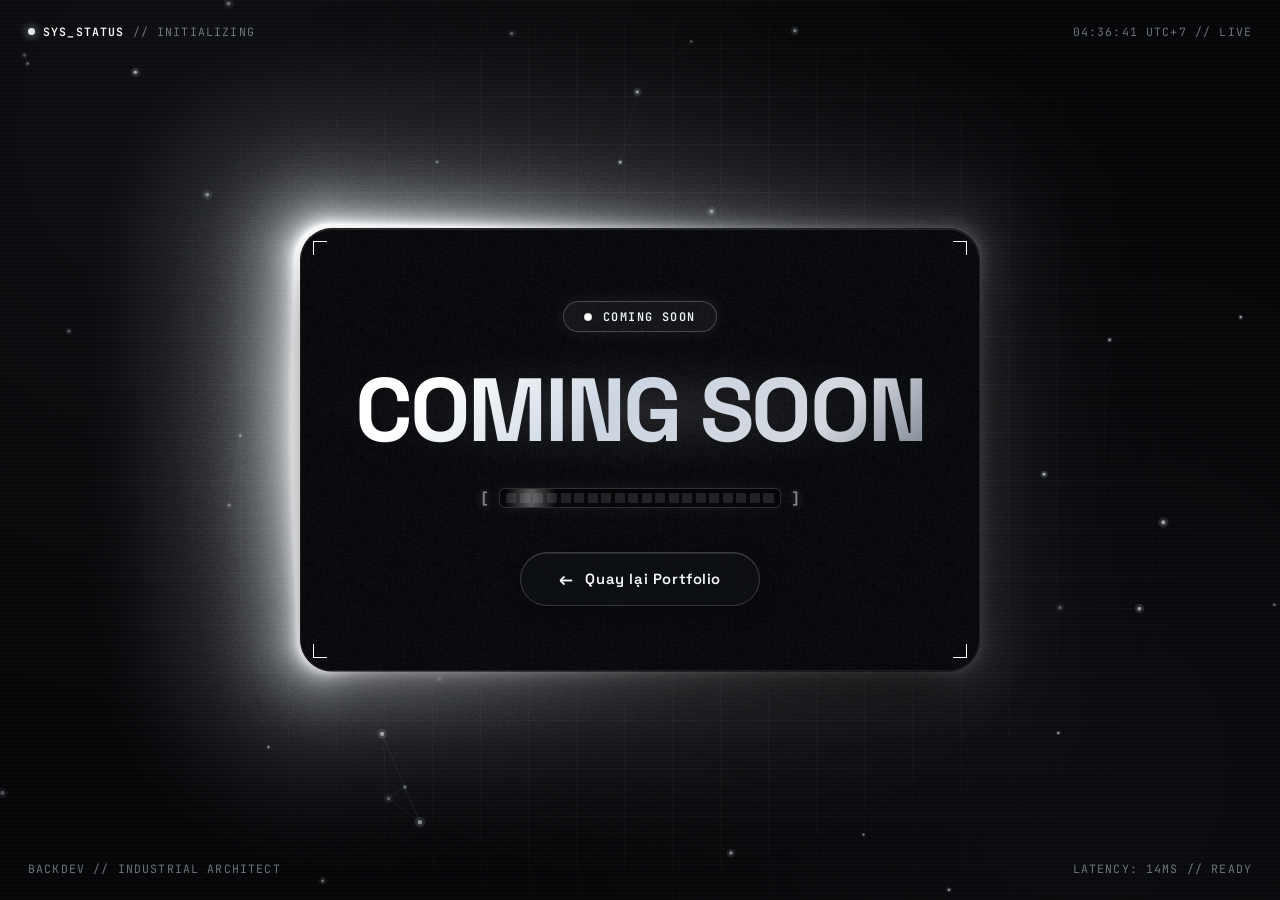
==== commit 09d3c7fa: "Update UI COMING SOON" ====
--- a/history.html
+++ b/history.html
@@ -15,6 +15,7 @@
   <style>
     :root {
       --bg: #070b14;
+      --bg-mono: #050608;
       --bg2: #0c1322;
       --card: rgba(12, 19, 34, 0.75);
       --border: rgba(56, 189, 248, 0.2);
@@ -61,64 +62,145 @@
       min-height: 100vh;
       min-height: 100dvh;
       overflow: hidden;
-      background: var(--bg);
+      background: var(--bg-mono);
       color: var(--text);
       font-family: 'Space Grotesk', -apple-system, BlinkMacSystemFont, sans-serif;
       -webkit-font-smoothing: antialiased;
     }
 
-    /* Cyber Background & Ambient Bloom */
+    body {
+      transition: background-color 700ms cubic-bezier(0.4, 0, 0.2, 1);
+    }
+
+    body.is-prismatic {
+      background: var(--bg);
+    }
+
+    /* Cyber Background & Legacy Ambient Bloom (Monochrome <-> Prismatic Sync) */
     .viewport-container {
       position: relative;
       width: 100%;
       height: 100%;
       min-height: 100vh;
       min-height: 100dvh;
+      overflow: hidden;
       display: flex;
       align-items: center;
       justify-content: center;
       padding: 1.5rem;
+      background-color: var(--bg-mono);
+      background-image:
+        radial-gradient(circle at 50% 45%, rgba(255, 255, 255, 0.055) 0%, transparent 60%),
+        radial-gradient(circle at 15% 15%, rgba(226, 232, 240, 0.045) 0%, transparent 45%),
+        radial-gradient(circle at 85% 85%, rgba(203, 213, 225, 0.03) 0%, transparent 40%);
+      transition: background-color 700ms cubic-bezier(0.4, 0, 0.2, 1);
+    }
+
+    .viewport-container::after {
+      content: '';
+      position: absolute;
+      inset: 0;
+      pointer-events: none;
+      z-index: 0;
       background-image:
         radial-gradient(circle at 50% 45%, rgba(0, 245, 255, 0.09) 0%, transparent 60%),
         radial-gradient(circle at 15% 15%, rgba(59, 130, 246, 0.08) 0%, transparent 45%),
         radial-gradient(circle at 85% 85%, rgba(245, 158, 11, 0.05) 0%, transparent 40%);
-    }
-
-    /* Interactive Particle Grid Canvas */
+      opacity: 0;
+      transition: opacity 700ms cubic-bezier(0.4, 0, 0.2, 1);
+    }
+
+    body.is-prismatic .viewport-container {
+      background-color: var(--bg);
+    }
+
+    body.is-prismatic .viewport-container::after {
+      opacity: 1;
+    }
+
+    /* Legacy Subtle Cyber Tech Grid (48x48px, Monochrome <-> Prismatic Sync) */
+    .grid-backdrop {
+      position: absolute;
+      inset: 0;
+      background-image:
+        linear-gradient(rgba(255, 255, 255, 0.032) 1px, transparent 1px),
+        linear-gradient(90deg, rgba(255, 255, 255, 0.032) 1px, transparent 1px);
+      background-size: 48px 48px;
+      pointer-events: none;
+      z-index: 1;
+      -webkit-mask-image: radial-gradient(circle at 50% 50%, black 40%, transparent 85%);
+      mask-image: radial-gradient(circle at 50% 50%, black 40%, transparent 85%);
+    }
+
+    .grid-backdrop::after {
+      content: '';
+      position: absolute;
+      inset: 0;
+      background-image:
+        linear-gradient(rgba(56, 189, 248, 0.035) 1px, transparent 1px),
+        linear-gradient(90deg, rgba(56, 189, 248, 0.035) 1px, transparent 1px);
+      background-size: 48px 48px;
+      opacity: 0;
+      transition: opacity 700ms cubic-bezier(0.4, 0, 0.2, 1);
+      pointer-events: none;
+    }
+
+    body.is-prismatic .grid-backdrop::after {
+      opacity: 1;
+    }
+
+    /* Legacy Interactive Particle Mesh Canvas (Optimized, Single rAF Loop) */
+    #particle-canvas {
+      position: absolute;
+      inset: 0;
+      width: 100%;
+      height: 100%;
+      pointer-events: none;
+      z-index: 2;
+      opacity: 0;
+      transition: opacity 900ms ease-out;
+    }
+
+    #particle-canvas.is-ready {
+      opacity: 1;
+    }
+
+    /* Legacy Subtle Scanline Overlay */
+    .scanline-overlay {
+      position: absolute;
+      inset: 0;
+      background: repeating-linear-gradient(0deg,
+          transparent,
+          transparent 2px,
+          rgba(255, 255, 255, 0.013) 2px,
+          rgba(255, 255, 255, 0.013) 4px);
+      pointer-events: none;
+      z-index: 3;
+    }
+
+    body.is-prismatic .scanline-overlay {
+      background: repeating-linear-gradient(0deg,
+          transparent,
+          transparent 2px,
+          rgba(0, 245, 255, 0.018) 2px,
+          rgba(0, 245, 255, 0.018) 4px);
+    }
+
+    /* WebGL Optical Card Backlight Layer (Transparent Over Legacy Particle/Grid Background) */
+    /* ARCHIVED NOTE: Previously rendered unified Micro-LED Light Field + Backlight at z-index: 1 */
     #ambient-canvas {
       position: absolute;
       inset: 0;
       width: 100%;
       height: 100%;
       pointer-events: none;
-      z-index: 1;
-    }
-
-    /* Subtle Scanline Overlay */
-    .scanline-overlay {
-      position: absolute;
-      inset: 0;
-      background: repeating-linear-gradient(0deg,
-          transparent,
-          transparent 2px,
-          rgba(0, 245, 255, 0.018) 2px,
-          rgba(0, 245, 255, 0.018) 4px);
-      pointer-events: none;
-      z-index: 2;
-    }
-
-    /* Subtle Cyber Tech Grid */
-    .grid-backdrop {
-      position: absolute;
-      inset: 0;
-      background-image:
-        linear-gradient(rgba(56, 189, 248, 0.035) 1px, transparent 1px),
-        linear-gradient(90deg, rgba(56, 189, 248, 0.035) 1px, transparent 1px);
-      background-size: 48px 48px;
-      pointer-events: none;
-      z-index: 1;
-      mask-image: radial-gradient(circle at 50% 50%, black 40%, transparent 85%);
-      -webkit-mask-image: radial-gradient(circle at 50% 50%, black 40%, transparent 85%);
+      z-index: 4;
+      opacity: 0;
+      transition: opacity 900ms ease-out;
+    }
+
+    #ambient-canvas.is-ready {
+      opacity: 1;
     }
 
     /* ── HUD Telemetry Frames (Corners & Edges) ────────── */
@@ -128,12 +210,17 @@
       font-family: 'JetBrains Mono', monospace;
       font-size: 0.72rem;
       letter-spacing: 0.1em;
-      color: rgba(148, 163, 184, 0.65);
+      color: rgba(186, 192, 202, 0.58);
       user-select: none;
       pointer-events: auto;
       display: flex;
       align-items: center;
       gap: 0.5rem;
+      transition: color 700ms cubic-bezier(0.4, 0, 0.2, 1);
+    }
+
+    body.is-prismatic .hud-edge {
+      color: rgba(148, 163, 184, 0.65);
     }
 
     .hud-tl {
@@ -160,9 +247,15 @@
       width: 7px;
       height: 7px;
       border-radius: 50%;
+      background: #e2e8f0;
+      box-shadow: 0 0 10px rgba(255, 255, 255, 0.75);
+      animation: pulseNeon 2s infinite ease-in-out;
+      transition: background-color 700ms cubic-bezier(0.4, 0, 0.2, 1), box-shadow 700ms cubic-bezier(0.4, 0, 0.2, 1);
+    }
+
+    body.is-prismatic .hud-dot {
       background: var(--neon);
       box-shadow: 0 0 10px var(--neon);
-      animation: pulseNeon 2s infinite ease-in-out;
     }
 
     @keyframes pulseNeon {
@@ -180,8 +273,13 @@
     }
 
     .hud-live-tag {
+      color: #f8fafc;
+      font-weight: 600;
+      transition: color 700ms cubic-bezier(0.4, 0, 0.2, 1);
+    }
+
+    body.is-prismatic .hud-live-tag {
       color: var(--neon);
-      font-weight: 600;
     }
 
     /* ── Center Stage & Perspective Wrapper ───────────── */
@@ -193,52 +291,102 @@
       width: 100%;
     }
 
-    /* ── Main Bento Glass Card ────────────────────────── */
+    /* ── 3D Tilt Rig (Synced With Shader Homography) ──── */
+    .card-tilt-rig {
+      position: relative;
+      width: 100%;
+      transform-origin: 50% 50%;
+      will-change: transform;
+    }
+
+    /* ── Main Bento Obsidian Card (Opaque + Matte Grain) ─ */
     .coming-card {
       position: relative;
+      z-index: 2;
+      isolation: isolate;
+      overflow: hidden;
       width: 100%;
-      background: var(--card);
-      border: 1px solid var(--border);
+      background: #06070a;
+      border: 1px solid rgba(255, 255, 255, 0.09);
       border-radius: 32px;
       padding: 4.5rem 3rem 4rem;
-      backdrop-filter: blur(28px) saturate(180%);
-      -webkit-backdrop-filter: blur(28px) saturate(180%);
       box-shadow:
-        0 30px 80px -20px rgba(0, 0, 0, 0.8),
-        0 0 0 1px rgba(255, 255, 255, 0.05),
-        inset 0 1px 0 rgba(255, 255, 255, 0.14);
+        0 24px 64px -20px rgba(0, 0, 0, 0.85),
+        inset 0 1px 0 rgba(255, 255, 255, 0.12);
       display: flex;
       flex-direction: column;
       align-items: center;
       text-align: center;
       gap: 2.2rem;
-      transition: transform 0.25s cubic-bezier(0.16, 1, 0.3, 1), box-shadow 0.25s ease;
-      transform-style: preserve-3d;
-      animation: entranceCard 1s cubic-bezier(0.16, 1, 0.3, 1) both;
-    }
-
-    @keyframes entranceCard {
-      from {
-        opacity: 0;
-        transform: translateY(40px) scale(0.94);
-      }
-
-      to {
-        opacity: 1;
-        transform: translateY(0) scale(1);
-      }
-    }
-
-    /* Interactive Spotlight Layer */
+      transition:
+        background-color 0.7s cubic-bezier(0.4, 0, 0.2, 1),
+        border-color 0.7s cubic-bezier(0.4, 0, 0.2, 1),
+        box-shadow 0.7s cubic-bezier(0.4, 0, 0.2, 1);
+    }
+
+    .coming-card::before {
+      content: '';
+      position: absolute;
+      inset: 0;
+      border-radius: inherit;
+      pointer-events: none;
+      z-index: -2;
+      opacity: 0.036;
+      background-image: var(--card-grain-url, none);
+      background-size: 128px 128px;
+      background-repeat: repeat;
+    }
+
+    .coming-card.is-prismatic {
+      background: #060910;
+      border-color: rgba(255, 255, 255, 0.16);
+      box-shadow:
+        0 24px 64px -20px rgba(0, 0, 0, 0.85),
+        inset 0 1px 0 rgba(255, 255, 255, 0.2);
+    }
+
+    /* Interactive Spotlight Layer (Compositor translate3d Only) */
     .card-spotlight {
       position: absolute;
+      top: 0;
+      left: 0;
+      width: 560px;
+      height: 560px;
+      margin-left: -280px;
+      margin-top: -280px;
+      border-radius: 50%;
+      pointer-events: none;
+      z-index: -1;
+      opacity: 0;
+      transform: translate3d(340px, 210px, 0);
+      background: radial-gradient(circle at center,
+          rgba(255, 255, 255, 0.048) 0%,
+          rgba(255, 255, 255, 0.015) 38%,
+          transparent 66%);
+      transition: opacity 0.35s ease;
+      will-change: transform;
+    }
+
+    .card-spotlight.is-visible {
+      opacity: 1;
+    }
+
+    .card-spotlight::after {
+      content: '';
+      position: absolute;
       inset: 0;
-      border-radius: 32px;
+      border-radius: inherit;
+      background: radial-gradient(circle at center,
+          rgba(0, 245, 255, 0.08) 0%,
+          rgba(59, 130, 246, 0.025) 40%,
+          transparent 68%);
+      opacity: 0;
+      transition: opacity 700ms cubic-bezier(0.4, 0, 0.2, 1);
       pointer-events: none;
-      background: radial-gradient(500px circle at var(--spot-x, 50%) var(--spot-y, 50%),
-          rgba(0, 245, 255, 0.08),
-          transparent 60%);
-      transition: opacity 0.3s;
+    }
+
+    .coming-card.is-prismatic .card-spotlight::after {
+      opacity: 1;
     }
 
     /* Sci-Fi HUD Corner Brackets */
@@ -247,7 +395,12 @@
       width: 14px;
       height: 14px;
       pointer-events: none;
-      border-color: rgba(0, 245, 255, 0.45);
+      border-color: rgba(255, 255, 255, 0.28);
+      transition: border-color 0.7s cubic-bezier(0.4, 0, 0.2, 1);
+    }
+
+    .coming-card.is-prismatic .corner-bracket {
+      border-color: rgba(0, 245, 255, 0.72);
     }
 
     .corner-bracket.tl {
@@ -283,17 +436,35 @@
       display: inline-flex;
       align-items: center;
       gap: 0.65rem;
-      background: rgba(0, 245, 255, 0.06);
-      border: 1px solid rgba(0, 245, 255, 0.28);
+      background: rgba(255, 255, 255, 0.05);
+      border: 1px solid rgba(255, 255, 255, 0.22);
       border-radius: 999px;
       padding: 0.42rem 1.25rem;
       font-family: 'JetBrains Mono', monospace;
       font-size: 0.74rem;
       font-weight: 600;
       letter-spacing: 0.12em;
+      color: #f1f5f9;
+      box-shadow: 0 0 20px rgba(255, 255, 255, 0.08);
+      transition:
+        opacity 200ms ease-out,
+        filter 200ms ease-out,
+        background-color 700ms cubic-bezier(0.4, 0, 0.2, 1),
+        border-color 700ms cubic-bezier(0.4, 0, 0.2, 1),
+        color 700ms cubic-bezier(0.4, 0, 0.2, 1),
+        box-shadow 700ms cubic-bezier(0.4, 0, 0.2, 1);
+    }
+
+    body.is-prismatic .telemetry-badge {
+      background: rgba(0, 245, 255, 0.06);
+      border-color: rgba(0, 245, 255, 0.28);
       color: var(--neon);
       box-shadow: 0 0 20px rgba(0, 245, 255, 0.12);
-      transition: all 0.3s ease;
+    }
+
+    .stage-wrapper.is-blurring .telemetry-badge {
+      opacity: 0.55;
+      filter: blur(2px);
     }
 
     .badge-signal {
@@ -311,8 +482,13 @@
       width: 100%;
       height: 100%;
       border-radius: 50%;
+      background: rgba(255, 255, 255, 0.85);
+      animation: pingGlow 2s infinite cubic-bezier(0, 0, 0.2, 1);
+      transition: background-color 700ms cubic-bezier(0.4, 0, 0.2, 1);
+    }
+
+    body.is-prismatic .badge-signal::before {
       background: var(--neon);
-      animation: pingGlow 2s infinite cubic-bezier(0, 0, 0.2, 1);
     }
 
     .badge-signal::after {
@@ -336,6 +512,7 @@
     /* ── Master Hero Typography: COMING SOON ──────────── */
     .title-wrapper {
       position: relative;
+      isolation: isolate;
       display: flex;
       flex-direction: column;
       align-items: center;
@@ -348,26 +525,59 @@
       line-height: 0.95;
       letter-spacing: -0.03em;
       text-transform: uppercase;
-      background: linear-gradient(135deg, #ffffff 15%, #cbd5e1 45%, var(--neon) 80%, var(--neon2) 100%);
+      background: linear-gradient(135deg, #ffffff 15%, #cbd5e1 45%, #d4d8df 80%, #7e8794 100%);
       -webkit-background-clip: text;
       -webkit-text-fill-color: transparent;
-      filter: drop-shadow(0 0 32px rgba(0, 245, 255, 0.3));
       position: relative;
       white-space: nowrap;
-    }
-
-    /* Subtle ambient reflection behind text */
+      transition: opacity 200ms ease-out;
+    }
+
+    .main-title::after {
+      content: attr(data-text);
+      position: absolute;
+      inset: 0;
+      background: linear-gradient(135deg, #ffffff 15%, #cbd5e1 45%, #00f5ff 80%, #3b82f6 100%);
+      -webkit-background-clip: text;
+      -webkit-text-fill-color: transparent;
+      opacity: 0;
+      transition: opacity 700ms cubic-bezier(0.4, 0, 0.2, 1);
+      pointer-events: none;
+    }
+
+    body.is-prismatic .main-title::after {
+      opacity: 1;
+    }
+
+    .stage-wrapper.is-blurring .main-title {
+      opacity: 0.65;
+    }
+
+    /* Subtle ambient reflection behind text (Pure Radial Gradient, Zero CSS Blur) */
     .title-glow-aura {
       position: absolute;
       top: 50%;
       left: 50%;
       transform: translate(-50%, -50%);
-      width: 85%;
-      height: 60%;
-      background: radial-gradient(ellipse at center, rgba(0, 245, 255, 0.18) 0%, transparent 70%);
-      filter: blur(25px);
+      width: 122%;
+      height: 150%;
+      background: radial-gradient(ellipse at center, rgba(255, 255, 255, 0.11) 0%, rgba(255, 255, 255, 0.03) 42%, transparent 72%);
       pointer-events: none;
       z-index: -1;
+    }
+
+    .title-glow-aura::after {
+      content: '';
+      position: absolute;
+      inset: 0;
+      background: radial-gradient(ellipse at center, rgba(0, 245, 255, 0.16) 0%, rgba(59, 130, 246, 0.045) 44%, transparent 72%);
+      opacity: 0;
+      transition: opacity 700ms cubic-bezier(0.4, 0, 0.2, 1);
+      pointer-events: none;
+    }
+
+    body.is-prismatic .title-glow-aura::after {
+      opacity: 1;
     }
 
     /* ── Cyber HUD Scanner Module (Text-Free Segmented Matrix) ── */
@@ -385,6 +595,12 @@
       font-family: 'JetBrains Mono', monospace;
       font-size: 0.95rem;
       font-weight: 700;
+      color: rgba(255, 255, 255, 0.48);
+      text-shadow: 0 0 8px rgba(255, 255, 255, 0.32);
+      transition: color 700ms cubic-bezier(0.4, 0, 0.2, 1), text-shadow 700ms cubic-bezier(0.4, 0, 0.2, 1);
+    }
+
+    body.is-prismatic .scanner-bracket {
       color: rgba(0, 245, 255, 0.45);
       text-shadow: 0 0 8px rgba(0, 245, 255, 0.4);
     }
@@ -398,23 +614,52 @@
       flex: 1;
       height: 20px;
       padding: 3px 6px;
+      background: rgba(8, 9, 12, 0.82);
+      border: 1px solid rgba(255, 255, 255, 0.16);
+      border-radius: 6px;
+      box-shadow: inset 0 2px 6px rgba(0, 0, 0, 0.75), 0 0 16px rgba(255, 255, 255, 0.06);
+      overflow: hidden;
+      transition:
+        background-color 700ms cubic-bezier(0.4, 0, 0.2, 1),
+        border-color 700ms cubic-bezier(0.4, 0, 0.2, 1),
+        box-shadow 700ms cubic-bezier(0.4, 0, 0.2, 1);
+    }
+
+    body.is-prismatic .scanner-track {
       background: rgba(7, 11, 20, 0.75);
-      border: 1px solid rgba(56, 189, 248, 0.2);
-      border-radius: 6px;
+      border-color: rgba(56, 189, 248, 0.2);
       box-shadow: inset 0 2px 6px rgba(0, 0, 0, 0.7), 0 0 16px rgba(0, 245, 255, 0.08);
-      overflow: hidden;
-    }
-
-    /* Ambient cyber laser sweep across the track */
+    }
+
+    /* Ambient cyber laser sweep across the track (Compositor Opacity Crossfade) */
+    .scanner-track::before,
     .scanner-track::after {
       content: '';
       position: absolute;
       top: 0;
       bottom: 0;
       width: 50px;
-      background: linear-gradient(90deg, transparent, rgba(0, 245, 255, 0.45), transparent);
       animation: laserSweep 2.2s ease-in-out infinite alternate;
       pointer-events: none;
+      transition: opacity 700ms cubic-bezier(0.4, 0, 0.2, 1);
+    }
+
+    .scanner-track::before {
+      background: linear-gradient(90deg, transparent, rgba(255, 255, 255, 0.34), transparent);
+      opacity: 1;
+    }
+
+    .scanner-track::after {
+      background: linear-gradient(90deg, transparent, rgba(0, 245, 255, 0.45), transparent);
+      opacity: 0;
+    }
+
+    body.is-prismatic .scanner-track::before {
+      opacity: 0;
+    }
+
+    body.is-prismatic .scanner-track::after {
+      opacity: 1;
     }
 
     @keyframes laserSweep {
@@ -430,9 +675,15 @@
     .scanner-seg {
       flex: 1;
       height: 10px;
-      background: rgba(255, 255, 255, 0.08);
+      background: #e5e7eb;
       border-radius: 1.5px;
+      opacity: 0.12;
       animation: segPulse 2.4s ease-in-out infinite;
+      transition: background-color 700ms cubic-bezier(0.4, 0, 0.2, 1);
+    }
+
+    body.is-prismatic .scanner-seg {
+      background: #00f5ff;
     }
 
     .scanner-seg:nth-child(1) {
@@ -519,14 +770,12 @@
 
       0%,
       100% {
-        background: rgba(255, 255, 255, 0.08);
-        box-shadow: none;
+        opacity: 0.11;
       }
 
       30%,
       65% {
-        background: var(--neon);
-        box-shadow: 0 0 8px var(--neon);
+        opacity: 0.96;
       }
     }
 
@@ -537,8 +786,8 @@
       align-items: center;
       justify-content: center;
       gap: 0.75rem;
-      background: rgba(12, 19, 34, 0.85);
-      border: 1px solid var(--border);
+      background: rgba(14, 16, 20, 0.88);
+      border: 1px solid rgba(255, 255, 255, 0.18);
       color: var(--text);
       text-decoration: none;
       font-family: 'Space Grotesk', sans-serif;
@@ -548,79 +797,141 @@
       padding: 0.95rem 2.4rem;
       border-radius: 999px;
       overflow: hidden;
-      transition: all 0.3s cubic-bezier(0.16, 1, 0.3, 1);
+      transition:
+        transform 0.3s cubic-bezier(0.16, 1, 0.3, 1),
+        background-color 0.55s cubic-bezier(0.4, 0, 0.2, 1),
+        border-color 0.55s cubic-bezier(0.4, 0, 0.2, 1),
+        box-shadow 0.55s cubic-bezier(0.4, 0, 0.2, 1),
+        color 0.55s cubic-bezier(0.4, 0, 0.2, 1);
       box-shadow: 0 4px 20px rgba(0, 0, 0, 0.4), inset 0 1px 0 rgba(255, 255, 255, 0.1);
       margin-top: 0.5rem;
+    }
+
+    body.is-prismatic .btn-back {
+      background: rgba(12, 19, 34, 0.85);
+      border-color: var(--border);
     }
 
     .btn-back::before {
       content: '';
       position: absolute;
       inset: 0;
-      background: linear-gradient(90deg, transparent, rgba(0, 245, 255, 0.15), transparent);
+      background: linear-gradient(90deg, transparent, rgba(255, 255, 255, 0.16), transparent);
       transform: translateX(-100%);
       transition: transform 0.6s ease;
     }
 
+    body.is-prismatic .btn-back::before {
+      background: linear-gradient(90deg, transparent, rgba(0, 245, 255, 0.15), transparent);
+    }
+
     .btn-back:hover::before {
       transform: translateX(100%);
     }
 
     .btn-back:hover {
+      background: rgba(255, 255, 255, 0.1);
+      border-color: rgba(255, 255, 255, 0.85);
+      color: #ffffff;
+      transform: translateY(-2px);
+      box-shadow: 0 0 26px rgba(255, 255, 255, 0.24), inset 0 1px 0 rgba(255, 255, 255, 0.28);
+    }
+
+    body.is-prismatic .btn-back:hover {
       background: rgba(0, 245, 255, 0.1);
       border-color: var(--neon);
-      color: #ffffff;
-      transform: translateY(-2px);
       box-shadow: 0 0 28px rgba(0, 245, 255, 0.35), inset 0 1px 0 rgba(255, 255, 255, 0.25);
     }
 
     .btn-arrow {
       font-size: 1.1rem;
-      transition: transform 0.25s ease;
+      transition: transform 0.25s ease, color 0.35s ease;
     }
 
     .btn-back:hover .btn-arrow {
       transform: translateX(-4px);
+      color: #ffffff;
+    }
+
+    body.is-prismatic .btn-back:hover .btn-arrow {
       color: var(--neon);
     }
 
-    /* ── Custom Cursor Matching Index ─────────────────── */
+    /* ── Custom Cursor Matching Index (GPU translate3d) ── */
     #cursor {
       position: fixed;
+      top: 0;
+      left: 0;
       width: 8px;
       height: 8px;
-      background: var(--neon);
+      margin-left: -4px;
+      margin-top: -4px;
+      background: #f8fafc;
       border-radius: 50%;
       pointer-events: none;
       z-index: 9999;
-      transform: translate(-50%, -50%);
-      transition: width 0.2s, height 0.2s, opacity 0.2s;
+      transform: translate3d(-100px, -100px, 0);
+      will-change: transform;
+      transition:
+        width 0.2s,
+        height 0.2s,
+        margin 0.2s,
+        opacity 0.2s,
+        background-color 700ms cubic-bezier(0.4, 0, 0.2, 1),
+        box-shadow 700ms cubic-bezier(0.4, 0, 0.2, 1);
+      box-shadow: 0 0 14px rgba(255, 255, 255, 0.8);
+    }
+
+    body.is-prismatic #cursor {
+      background: var(--neon);
       box-shadow: 0 0 14px var(--neon);
     }
 
     #cursor-ring {
       position: fixed;
+      top: 0;
+      left: 0;
       width: 32px;
       height: 32px;
-      border: 1.5px solid var(--neon);
+      margin-left: -16px;
+      margin-top: -16px;
+      border: 1.5px solid rgba(255, 255, 255, 0.85);
       border-radius: 50%;
       pointer-events: none;
       z-index: 9998;
-      transform: translate(-50%, -50%);
-      transition: all 0.12s cubic-bezier(0.16, 1, 0.3, 1);
+      transform: translate3d(-100px, -100px, 0);
+      will-change: transform;
+      transition:
+        width 0.12s cubic-bezier(0.16, 1, 0.3, 1),
+        height 0.12s cubic-bezier(0.16, 1, 0.3, 1),
+        margin 0.12s cubic-bezier(0.16, 1, 0.3, 1),
+        opacity 0.12s cubic-bezier(0.16, 1, 0.3, 1),
+        border-color 700ms cubic-bezier(0.4, 0, 0.2, 1);
       opacity: 0.45;
+    }
+
+    body.is-prismatic #cursor-ring {
+      border-color: var(--neon);
     }
 
     body:has(a:hover, button:hover, .btn-back:hover) #cursor {
       width: 14px;
       height: 14px;
+      margin-left: -7px;
+      margin-top: -7px;
       opacity: 0.9;
     }
 
     body:has(a:hover, button:hover, .btn-back:hover) #cursor-ring {
       width: 48px;
       height: 48px;
+      margin-left: -24px;
+      margin-top: -24px;
       opacity: 0.25;
+      border-color: #ffffff;
+    }
+
+    body.is-prismatic:has(a:hover, button:hover, .btn-back:hover) #cursor-ring {
       border-color: var(--neon);
     }
 
@@ -682,20 +993,76 @@
         display: none;
       }
     }
+
+    @media (prefers-reduced-motion: reduce) {
+      body,
+      .viewport-container,
+      .viewport-container::after,
+      .grid-backdrop::after,
+      #particle-canvas,
+      #ambient-canvas,
+      .card-spotlight,
+      .card-spotlight::after,
+      .title-glow-aura::after,
+      .hud-edge,
+      .hud-dot,
+      .hud-live-tag,
+      .coming-card,
+      .corner-bracket,
+      .telemetry-badge,
+      .badge-signal::before,
+      .main-title,
+      .main-title::after,
+      .scanner-bracket,
+      .scanner-track,
+      .scanner-track::before,
+      .scanner-track::after,
+      .scanner-seg,
+      .btn-back,
+      #cursor,
+      #cursor-ring {
+        transition: none;
+      }
+
+      .card-tilt-rig,
+      .coming-card,
+      .hud-dot,
+      .badge-signal::before,
+      .scanner-track::before,
+      .scanner-track::after,
+      .scanner-seg {
+        animation: none !important;
+      }
+
+      .scanner-seg {
+        opacity: 0.35;
+      }
+
+      .stage-wrapper.is-blurring .main-title {
+        opacity: 1;
+      }
+
+      .stage-wrapper.is-blurring .telemetry-badge {
+        opacity: 1;
+        filter: none;
+      }
+    }
   </style>
 </head>
 
-<body>
+<body data-theme-mode="monochrome">
 
   <!-- Custom Cyber Cursor -->
   <div id="cursor"></div>
   <div id="cursor-ring"></div>
 
-  <!-- Ambient Interactive Canvas & Scanlines -->
+  <!-- Legacy Cyber Background (Tech Grid + Particle Mesh + Scanline) + WebGL Card Backlight -->
+  <!-- ARCHIVED BACKGROUND: Micro-LED Light Field is commented inside #ambient-canvas shader below -->
   <div class="viewport-container" id="container">
-    <canvas id="ambient-canvas"></canvas>
-    <div class="grid-backdrop"></div>
-    <div class="scanline-overlay"></div>
+    <div class="grid-backdrop" aria-hidden="true"></div>
+    <canvas id="particle-canvas" aria-hidden="true"></canvas>
+    <div class="scanline-overlay" aria-hidden="true"></div>
+    <canvas id="ambient-canvas" aria-hidden="true"></canvas>
 
     <!-- HUD Telemetry Corners -->
     <div class="hud-edge hud-tl">
@@ -717,27 +1084,28 @@
     </div>
 
     <!-- Main Stage Bento Card -->
-    <div class="stage-wrapper" id="stage">
-      <div class="coming-card" id="card">
-        <div class="card-spotlight" id="spotlight"></div>
-
-        <!-- Corner Sci-Fi Tech Brackets -->
-        <span class="corner-bracket tl"></span>
-        <span class="corner-bracket tr"></span>
-        <span class="corner-bracket bl"></span>
-        <span class="corner-bracket br"></span>
-
-        <!-- Badge -->
-        <div class="telemetry-badge">
-          <span class="badge-signal"></span>
-          <span>COMING SOON</span>
-        </div>
-
-        <!-- Centerpiece Typography -->
-        <div class="title-wrapper">
-          <div class="title-glow-aura"></div>
-          <h1 class="main-title">Coming Soon</h1>
-        </div>
+    <div class="stage-wrapper is-blurring" id="stage">
+      <div class="card-tilt-rig" id="cardRig">
+        <div class="coming-card" id="card" data-backlight-mode="monochrome">
+          <div class="card-spotlight" id="spotlight"></div>
+
+          <!-- Corner Sci-Fi Tech Brackets -->
+          <span class="corner-bracket tl"></span>
+          <span class="corner-bracket tr"></span>
+          <span class="corner-bracket bl"></span>
+          <span class="corner-bracket br"></span>
+
+          <!-- Badge -->
+          <div class="telemetry-badge">
+            <span class="badge-signal"></span>
+            <span>COMING SOON</span>
+          </div>
+
+          <!-- Centerpiece Typography -->
+          <div class="title-wrapper">
+            <div class="title-glow-aura"></div>
+            <h1 class="main-title" data-text="Coming Soon">Coming Soon</h1>
+          </div>
 
         <!-- Cyber HUD Scanner Bar (Pure High-Tech Segmented Matrix, No Text) -->
         <div class="cyber-scanner-module" aria-hidden="true">
@@ -772,6 +1140,7 @@
           <span class="btn-arrow">←</span>
           <span>Quay lại Portfolio</span>
         </a>
+        </div>
       </div>
     </div>
   </div>
@@ -790,155 +1159,991 @@
     setInterval(updateClock, 1000);
     updateClock();
 
-    /* ── Custom Cursor ────────────────────────────────── */
-    const cur = document.getElementById('cursor');
-    const ring = document.getElementById('cursor-ring');
-    let mx = window.innerWidth / 2, my = window.innerHeight / 2;
-    let rx = mx, ry = my;
-
-    window.addEventListener('mousemove', e => {
-      mx = e.clientX;
-      my = e.clientY;
-    });
-
-    function animCursor() {
-      if (cur && ring) {
-        cur.style.left = mx + 'px';
-        cur.style.top = my + 'px';
-        rx += (mx - rx) * 0.16;
-        ry += (my - ry) * 0.16;
-        ring.style.left = rx + 'px';
-        ring.style.top = ry + 'px';
-      }
-      requestAnimationFrame(animCursor);
-    }
-    animCursor();
-
-    /* ── 3D Card Spotlight & Tilt ─────────────────────── */
-    const card = document.getElementById('card');
-    const spotlight = document.getElementById('spotlight');
-
-    if (card && spotlight && window.matchMedia('(hover: hover)').matches) {
-      document.addEventListener('mousemove', e => {
-        const rect = card.getBoundingClientRect();
-        const cardX = e.clientX - rect.left;
-        const cardY = e.clientY - rect.top;
-
-        spotlight.style.setProperty('--spot-x', `${cardX}px`);
-        spotlight.style.setProperty('--spot-y', `${cardY}px`);
-
-        // Subtle 3D tilt
-        const centerX = rect.left + rect.width / 2;
-        const centerY = rect.top + rect.height / 2;
-        const deltaX = (e.clientX - centerX) / (window.innerWidth / 2);
-        const deltaY = (e.clientY - centerY) / (window.innerHeight / 2);
-
-        const tiltX = -deltaY * 5;
-        const tiltY = deltaX * 7;
-
-        card.style.transform = `rotateX(${tiltX.toFixed(2)}deg) rotateY(${tiltY.toFixed(2)}deg)`;
-      });
-
-      document.addEventListener('mouseleave', () => {
-        card.style.transform = 'rotateX(0deg) rotateY(0deg)';
-      });
-    }
-
-    /* ── Interactive Particle Mesh Background ──────────── */
+    /* ── Unified Stage Engine (Legacy Particle Mesh + WebGL Optical Card Backlight) ── */
     (function () {
       const canvas = document.getElementById('ambient-canvas');
-      const ctx = canvas.getContext('2d');
-      let w, h;
-      let particles = [];
+      const particleCanvas = document.getElementById('particle-canvas');
+      const stage = document.getElementById('stage');
+      const cardRig = document.getElementById('cardRig');
+      const card = document.getElementById('card');
+      const spotlight = document.getElementById('spotlight');
+      const cur = document.getElementById('cursor');
+      const ring = document.getElementById('cursor-ring');
+      if (!canvas || !card || !cardRig) return;
+
+      const reducedMotion = window.matchMedia('(prefers-reduced-motion: reduce)').matches;
+      const coarsePointer = window.matchMedia('(pointer: coarse), (hover: none)').matches;
+      const canHover = window.matchMedia('(hover: hover)').matches && !coarsePointer;
+      const PERSPECTIVE = 1200;
+      const DEG2RAD = Math.PI / 180;
+      const TWO_PI = Math.PI * 2;
+
+      // Bake tiny static 128x128 matte film grain texture once for opaque card surface
+      (function bakeCardGrain() {
+        try {
+          const tile = document.createElement('canvas');
+          tile.width = 128;
+          tile.height = 128;
+          const tctx = tile.getContext('2d');
+          if (!tctx || typeof tctx.createImageData !== 'function') return;
+          const img = tctx.createImageData(128, 128);
+          const data = img.data;
+          let seed = 1337;
+          for (let i = 0; i < data.length; i += 4) {
+            seed = (seed * 1664525 + 1013904223) >>> 0;
+            const v = (seed >>> 24) & 255;
+            data[i] = v;
+            data[i + 1] = v;
+            data[i + 2] = v;
+            data[i + 3] = 255;
+          }
+          tctx.putImageData(img, 0, 0);
+          if (typeof tile.toDataURL === 'function') {
+            card.style.setProperty('--card-grain-url', `url(${tile.toDataURL('image/png')})`);
+          }
+        } catch (e) { }
+      })();
+
+      // Viewport & cached untransformed card geometry (zero getBoundingClientRect in pointermove)
+      let vw = window.innerWidth || 1280;
+      let vh = window.innerHeight || 720;
+      let scaleCap = 1.0;
+      let scale = 1.0;
+      /* === ARCHIVED BACKGROUND (Micro-LED Light Field): grid state ===
+      let spacing = 24;
+      let gridOffsetX = 0;
+      let gridOffsetY = 0;
+      === END ARCHIVED === */
+
+      let cardW = 680, cardH = 420, cardCX = vw * 0.5, cardCY = vh * 0.5;
+      let cardRadius = 32, bleed = 240;
+
+      // Pointer, cursor, tilt, entrance & theme state
+      let mx = vw * 0.5, my = vh * 0.5;
+      let rx = mx, ry = my;
+      let pointerActive = false, hasPointer = false;
+      /* === ARCHIVED BACKGROUND (Micro-LED Light Field): pointer halo state ===
+      let pointerStrength = 0;
+      let smoothPtrX = mx, smoothPtrY = my;
+      === END ARCHIVED === */
+
+      let targetMX = -220, targetMY = 240;
+      let smoothMX = targetMX, smoothMY = targetMY;
+
+      let targetTiltX = 0, targetTiltY = 0;
+      let curTiltX = 0, curTiltY = 0;
+      let entranceElapsed = reducedMotion ? 1.0 : 0.0;
+      const ENTRANCE_DUR = 0.9;
+      let lastTransformKey = '';
+      let lastSpotKey = '';
+      let lastCursorKey = '';
+
+      let prismaticMode = false;
+      let themeMix = 0;
+      let burstTimer = 0;
+      let burstPeak = 1.0;
+
+      // Loop, idle throttle & one-way adaptive scale governor
+      let rafId = null;
+      let lastTime = 0;
+      let lastDrawNow = 0;
+      let elapsed = 1.6;
+      let lastInputNow = 0;
+      let revealed = false;
+
+      let slowFrameCount = 0;
+      let downgradedScale = false;
+      const START_NOW = performance.now();
+      const invH = new Float32Array([1, 0, 0, 0, 1, 0, 0, 0, 1]);
+
+      // Legacy Cyber Particle Mesh (45 interactive nodes, mouse repulsion, zero shadowBlur)
+      const pCtx = particleCanvas ? particleCanvas.getContext('2d') : null;
       const PARTICLE_COUNT = 45;
       const CONNECT_DIST = 120;
-
-      function resize() {
-        w = canvas.width = window.innerWidth;
-        h = canvas.height = window.innerHeight;
-      }
-      window.addEventListener('resize', resize);
-      resize();
-
-      class Particle {
-        constructor() {
-          this.reset(true);
-        }
-        reset(initial = false) {
-          this.x = Math.random() * w;
-          this.y = initial ? Math.random() * h : (Math.random() > 0.5 ? 0 : h);
-          this.vx = (Math.random() - 0.5) * 0.55;
-          this.vy = (Math.random() - 0.5) * 0.55;
-          this.radius = Math.random() * 1.6 + 0.8;
-          this.baseAlpha = Math.random() * 0.45 + 0.25;
-          this.alpha = this.baseAlpha;
-        }
-        update() {
-          this.x += this.vx;
-          this.y += this.vy;
-
-          if (this.x < 0 || this.x > w) this.vx = -this.vx;
-          if (this.y < 0 || this.y > h) this.vy = -this.vy;
-
-          // Mouse proximity reaction
-          const dx = mx - this.x;
-          const dy = my - this.y;
-          const dist = Math.sqrt(dx * dx + dy * dy);
-          if (dist < 130) {
-            const force = (130 - dist) / 130;
-            this.x -= (dx / dist) * force * 1.5;
-            this.y -= (dy / dist) * force * 1.5;
-            this.alpha = Math.min(0.9, this.baseAlpha + 0.35);
+      const CONNECT_DIST_SQ = CONNECT_DIST * CONNECT_DIST;
+      const REPEL_DIST = 130;
+      const particles = [];
+
+      function initParticles() {
+        particles.length = 0;
+        let seed = 4207;
+        const rand = () => {
+          seed = (seed * 1664525 + 1013904223) >>> 0;
+          return seed / 4294967296;
+        };
+        for (let i = 0; i < PARTICLE_COUNT; i++) {
+          const baseAlpha = rand() * 0.45 + 0.25;
+          particles.push({
+            x: rand() * vw,
+            y: rand() * vh,
+            vx: (rand() - 0.5) * 0.55,
+            vy: (rand() - 0.5) * 0.55,
+            radius: rand() * 1.6 + 0.8,
+            baseAlpha,
+            alpha: baseAlpha
+          });
+        }
+      }
+
+      function drawParticles(dt) {
+        if (!pCtx) return;
+        pCtx.clearRect(0, 0, vw, vh);
+
+        const stepScale = reducedMotion ? 0 : dt * 60;
+        const reactMouse = !reducedMotion && canHover && pointerActive;
+
+        // Update particles (time-scaled so 30fps / 60fps / 120fps drift at identical speed)
+        for (let i = 0; i < particles.length; i++) {
+          const p = particles[i];
+          if (stepScale > 0) {
+            p.x += p.vx * stepScale;
+            p.y += p.vy * stepScale;
+            if (p.x < 0) { p.x = 0; p.vx = Math.abs(p.vx); }
+            else if (p.x > vw) { p.x = vw; p.vx = -Math.abs(p.vx); }
+            if (p.y < 0) { p.y = 0; p.vy = Math.abs(p.vy); }
+            else if (p.y > vh) { p.y = vh; p.vy = -Math.abs(p.vy); }
+          }
+
+          if (reactMouse) {
+            const dx = mx - p.x;
+            const dy = my - p.y;
+            const distSq = dx * dx + dy * dy;
+            if (distSq < REPEL_DIST * REPEL_DIST && distSq > 0.0001) {
+              const dist = Math.sqrt(distSq);
+              const force = (REPEL_DIST - dist) / REPEL_DIST;
+              p.x -= (dx / dist) * force * 1.5 * stepScale;
+              p.y -= (dy / dist) * force * 1.5 * stepScale;
+              p.alpha = Math.min(0.9, p.baseAlpha + 0.35);
+            } else {
+              p.alpha = p.baseAlpha;
+            }
           } else {
-            this.alpha = this.baseAlpha;
+            p.alpha = p.baseAlpha;
           }
         }
-        draw() {
-          ctx.beginPath();
-          ctx.arc(this.x, this.y, this.radius, 0, Math.PI * 2);
-          ctx.fillStyle = `rgba(0, 245, 255, ${this.alpha})`;
-          ctx.shadowBlur = 8;
-          ctx.shadowColor = 'rgba(0, 245, 255, 0.4)';
-          ctx.fill();
-          ctx.shadowBlur = 0;
-        }
-      }
-
-      for (let i = 0; i < PARTICLE_COUNT; i++) {
-        particles.push(new Particle());
-      }
-
-      function drawMesh() {
-        ctx.clearRect(0, 0, w, h);
-
-        // Draw connections
+
+        // Sync palette smoothly: Monochrome Silver <-> Prismatic Cyber Cyan/Blue
+        const lr = (214 + (56 - 214) * themeMix) | 0;
+        const lg = (222 + (189 - 222) * themeMix) | 0;
+        const lb = (234 + (248 - 234) * themeMix) | 0;
+        const pr = (238 + (0 - 238) * themeMix) | 0;
+        const pg = (242 + (245 - 242) * themeMix) | 0;
+        const pb = (248 + (255 - 248) * themeMix) | 0;
+
+        // Draw mesh connections
+        pCtx.lineWidth = 0.8;
         for (let i = 0; i < particles.length; i++) {
+          const pi = particles[i];
           for (let j = i + 1; j < particles.length; j++) {
-            const dx = particles[i].x - particles[j].x;
-            const dy = particles[i].y - particles[j].y;
-            const dist = Math.sqrt(dx * dx + dy * dy);
-
-            if (dist < CONNECT_DIST) {
-              const lineAlpha = (1 - dist / CONNECT_DIST) * 0.16;
-              ctx.beginPath();
-              ctx.moveTo(particles[i].x, particles[i].y);
-              ctx.lineTo(particles[j].x, particles[j].y);
-              ctx.strokeStyle = `rgba(56, 189, 248, ${lineAlpha})`;
-              ctx.lineWidth = 0.8;
-              ctx.stroke();
+            const pj = particles[j];
+            const dx = pi.x - pj.x;
+            const dy = pi.y - pj.y;
+            const distSq = dx * dx + dy * dy;
+            if (distSq < CONNECT_DIST_SQ) {
+              const dist = Math.sqrt(distSq);
+              const lineAlpha = (1 - dist / CONNECT_DIST) * (0.14 + 0.04 * themeMix);
+              pCtx.beginPath();
+              pCtx.moveTo(pi.x, pi.y);
+              pCtx.lineTo(pj.x, pj.y);
+              pCtx.strokeStyle = `rgba(${lr}, ${lg}, ${lb}, ${lineAlpha.toFixed(3)})`;
+              pCtx.stroke();
             }
           }
         }
 
-        // Draw particles
-        particles.forEach(p => {
-          p.update();
-          p.draw();
+        // Draw particle halos + cores (replaces expensive shadowBlur = 8)
+        for (let i = 0; i < particles.length; i++) {
+          const p = particles[i];
+          pCtx.beginPath();
+          pCtx.arc(p.x, p.y, p.radius * 2.4, 0, TWO_PI);
+          pCtx.fillStyle = `rgba(${pr}, ${pg}, ${pb}, ${(p.alpha * 0.22).toFixed(3)})`;
+          pCtx.fill();
+
+          pCtx.beginPath();
+          pCtx.arc(p.x, p.y, p.radius, 0, TWO_PI);
+          pCtx.fillStyle = `rgba(${pr}, ${pg}, ${pb}, ${p.alpha.toFixed(3)})`;
+          pCtx.fill();
+        }
+      }
+
+      // Exact analytic inverse homography matching CSS:
+      // perspective(1200px) on .stage-wrapper + translate3d(0, ty, 0) scale(sc) rotateX(ax) rotateY(ay)
+      function updateInvHomography(axDeg, ayDeg, ty, sc) {
+        const ax = axDeg * DEG2RAD;
+        const ay = ayDeg * DEG2RAD;
+        const cx = Math.cos(ax), sx = Math.sin(ax);
+        const cy = Math.cos(ay), sy = Math.sin(ay);
+        const invP = 1 / PERSPECTIVE;
+
+        const a = sc * cy;
+        const d = sc * sx * sy;
+        const e = sc * cx;
+        const f = ty;
+        const g = cx * sy * invP;
+        const h = -sx * invP;
+        const det = a * (e - f * h);
+        if (Math.abs(det) < 1e-8) {
+          invH[0] = 1; invH[1] = 0; invH[2] = 0;
+          invH[3] = 0; invH[4] = 1; invH[5] = 0;
+          invH[6] = 0; invH[7] = 0; invH[8] = 1;
+          return;
+        }
+        const invDet = 1 / det;
+        // Column-major layout for WebGL uniformMatrix3fv(..., false, invH)
+        invH[0] = (e - f * h) * invDet;
+        invH[1] = -(d - f * g) * invDet;
+        invH[2] = (d * h - e * g) * invDet;
+        invH[3] = 0;
+        invH[4] = a * invDet;
+        invH[5] = -(a * h) * invDet;
+        invH[6] = 0;
+        invH[7] = -(a * f) * invDet;
+        invH[8] = (a * e) * invDet;
+      }
+
+      // WebGL 1.0 Optical Card Backlight (Transparent premultiplied overlay over Legacy Background)
+      // ARCHIVED NOTE: Set alpha: false to re-enable opaque unified Micro-LED shader
+      const glOpts = {
+        alpha: true,
+        premultipliedAlpha: true,
+        antialias: false,
+        depth: false,
+        stencil: false,
+        powerPreference: 'high-performance'
+      };
+      let gl = null;
+      let glProg = null;
+      let glBuf = null;
+      let locs = null;
+
+      const vsSrc = `
+        attribute vec2 a_pos;
+        void main() { gl_Position = vec4(a_pos, 0.0, 1.0); }
+      `;
+
+      const fsSrc = `
+        #ifdef GL_FRAGMENT_PRECISION_HIGH
+        precision highp float;
+        #else
+        precision mediump float;
+        #endif
+
+        uniform vec2 u_pixelRes;
+        uniform float u_scale;
+        uniform float u_themeMix;
+
+        /* === ARCHIVED BACKGROUND (Micro-LED Light Field): shader uniforms ===
+        uniform vec2 u_viewport;
+        uniform float u_time;
+        uniform float u_spacing;
+        uniform vec2 u_gridOffset;
+        uniform vec2 u_pointerPos;
+        uniform float u_pointerStrength;
+        uniform float u_influenceRadius;
+        === END ARCHIVED === */
+
+        uniform vec2 u_cardCenter;
+        uniform vec2 u_half;
+        uniform float u_radius;
+        uniform float u_bleed;
+        uniform vec2 u_cardMouse;
+        uniform float u_burst;
+        uniform mat3 u_invH;
+
+        float sdRoundedBox(vec2 p, vec2 b, float r) {
+          vec2 q = abs(p) - b + vec2(r);
+          return min(max(q.x, q.y), 0.0) + length(max(q, 0.0)) - r;
+        }
+
+        float hash12(vec2 p) {
+          vec3 p3 = fract(vec3(p.xyx) * 0.1031);
+          p3 += dot(p3, p3.yzx + vec3(33.33));
+          return fract((p3.x + p3.y) * p3.z);
+        }
+
+        vec3 prismaticColor(float ang) {
+          float t = fract((ang + 3.14159265) / 6.2831853);
+          vec3 cLeft  = vec3(0.96, 0.24, 0.56);
+          vec3 cTop   = vec3(0.68, 0.36, 1.00);
+          vec3 cRight = vec3(0.22, 0.50, 1.00);
+          vec3 cBR    = vec3(0.32, 0.90, 1.00);
+          vec3 cBot   = vec3(0.36, 0.86, 0.62);
+          vec3 cBL    = vec3(1.00, 0.78, 0.82);
+
+          if (t < 0.22) return mix(cLeft, cTop, smoothstep(0.0, 0.22, t));
+          if (t < 0.48) return mix(cTop, cRight, smoothstep(0.22, 0.48, t));
+          if (t < 0.62) return mix(cRight, cBR, smoothstep(0.48, 0.62, t));
+          if (t < 0.76) return mix(cBR, cBot, smoothstep(0.62, 0.76, t));
+          if (t < 0.89) return mix(cBot, cBL, smoothstep(0.76, 0.89, t));
+          return mix(cBL, cLeft, smoothstep(0.89, 1.0, t));
+        }
+
+        void main() {
+          float invScale = 1.0 / max(u_scale, 0.25);
+          vec2 cssPos = vec2(gl_FragCoord.x, u_pixelRes.y - gl_FragCoord.y) * invScale;
+
+          // Transform screen pixel into card's tilted local plane via analytic inverse homography
+          vec2 pScreen = cssPos - u_cardCenter;
+          vec3 qLocal = u_invH * vec3(pScreen, 1.0);
+          vec2 pLocal = qLocal.xy / max(qLocal.z, 0.0001);
+
+          float d = sdRoundedBox(pLocal, u_half, u_radius);
+          float aa = 0.75 * invScale;
+
+          // Region Early-Out: Skip occluded opaque card interior & everything outside backlight bleed
+          if (d < -1.5 - aa || d >= u_bleed) {
+            gl_FragColor = vec4(0.0);
+            return;
+          }
+
+          /* === ARCHIVED BACKGROUND (Micro-LED Light Field + Volumetric Bloom + Scanlines) ===
+          vec3 bgBase = mix(vec3(5.0, 6.0, 8.0), vec3(7.0, 11.0, 20.0), u_themeMix) / 255.0;
+
+          // Layer 1: Soft volumetric ambient bloom
+          vec2 uv = cssPos / max(u_viewport, vec2(1.0));
+          vec3 col = bgBase;
+
+          vec2 d0 = (uv - vec2(0.50, 0.48)) / vec2(0.44, 0.40);
+          vec2 d1 = (uv - vec2(0.18, 0.22)) / vec2(0.36, 0.34);
+          vec2 d2 = (uv - vec2(0.82, 0.78)) / vec2(0.32, 0.32);
+
+          vec3 b0Col = mix(vec3(1.0, 1.0, 1.0) * 0.052, vec3(0.0, 0.96, 1.0) * 0.095, u_themeMix);
+          vec3 b1Col = mix(vec3(0.886, 0.91, 0.941) * 0.046, vec3(0.231, 0.51, 0.965) * 0.105, u_themeMix);
+          vec3 b2Col = mix(vec3(0.796, 0.835, 0.882) * 0.036, vec3(0.961, 0.62, 0.043) * 0.062, u_themeMix);
+
+          col += b0Col * exp(-dot(d0, d0) * 1.9);
+          col += b1Col * exp(-dot(d1, d1) * 2.1);
+          col += b2Col * exp(-dot(d2, d2) * 2.2);
+
+          // Layer 2: Soft pointer ambient halo
+          if (u_pointerStrength > 0.005) {
+            float mDist = length(cssPos - u_pointerPos);
+            float glowR = u_influenceRadius * 1.15;
+            if (mDist < glowR) {
+              float t = mDist / glowR;
+              float f0 = smoothstep(0.55, 0.0, t);
+              float f1 = smoothstep(1.0, 0.0, t) * (1.0 - f0 * 0.5);
+              vec3 h0Col = mix(vec3(0.96, 0.97, 1.0), vec3(0.0, 0.96, 1.0), u_themeMix);
+              vec3 h1Col = mix(vec3(0.725, 0.765, 0.824), vec3(0.231, 0.51, 0.965), u_themeMix);
+              float h0a = (0.095 + 0.015 * u_themeMix) * u_pointerStrength;
+              float h1a = (0.045 + 0.010 * u_themeMix) * u_pointerStrength;
+              col += h0Col * (f0 * h0a) + h1Col * (f1 * h1a);
+            }
+          }
+
+          // Layer 3: Analytic circular Micro-LED dot matrix
+          vec2 cellIdx = floor((cssPos - u_gridOffset) / u_spacing + 0.5);
+          vec2 dotCenter = u_gridOffset + cellIdx * u_spacing;
+          float distToDot = length(cssPos - dotCenter);
+
+          if (distToDot < 9.5) {
+            float c = cellIdx.x;
+            float r = cellIdx.y;
+            float waveA = sin(c * 0.18 + u_time * 0.85 + cos(r * 0.14 - u_time * 0.45) * 1.35);
+            float waveB = cos((c - r) * 0.11 - u_time * 0.6);
+            float rawAmbient = max(0.0, (waveA * 0.6 + waveB * 0.4 + 0.35) * 0.52);
+            float ambient = rawAmbient * rawAmbient;
+
+            float rawAmber = max(0.0, sin(c * 0.11 - r * 0.15 + u_time * 0.48));
+            float rawAmber2 = rawAmber * rawAmber;
+            float amber = rawAmber2 * rawAmber2 * 0.65;
+
+            float boost = 0.0;
+            if (u_pointerStrength > 0.005) {
+              float pDist = length(dotCenter - u_pointerPos);
+              if (pDist < u_influenceRadius) {
+                float prox = 1.0 - pDist / u_influenceRadius;
+                boost = prox * prox * u_pointerStrength;
+              }
+            }
+
+            vec2 halfVp = max(u_viewport * 0.5, vec2(1.0));
+            float edgeFactor = max(0.28, 1.0 - (length(dotCenter - halfVp) / length(halfVp)) * 0.58);
+            float energy = min(1.0, ambient * 0.85 + boost * 1.15);
+
+            vec3 prismDot = mix(vec3(0.231, 0.510, 0.965), vec3(0.0, 0.961, 1.0), energy);
+            if (amber > 0.08 && boost < 0.25) {
+              float aMix = amber * max(0.0, 1.0 - boost * 4.0) * 0.72;
+              prismDot = mix(prismDot, vec3(0.961, 0.620, 0.043), aMix);
+            }
+            if (boost > 0.45) {
+              float hot = (boost - 0.45) / 0.55;
+              prismDot = mix(prismDot, vec3(0.863, 0.992, 1.0), hot * 0.65);
+            }
+
+            float monoAmber = (amber > 0.08 && boost < 0.25) ? amber * 38.0 : 0.0;
+            float monoHot = boost > 0.45 ? ((boost - 0.45) / 0.55) * 42.0 : 0.0;
+            float monoVal = min(255.0, 152.0 + energy * 92.0 + monoAmber + monoHot) / 255.0;
+            vec3 monoDot = monoVal * vec3(0.96, 0.98, 1.0);
+
+            vec3 dotCol = mix(monoDot, prismDot, u_themeMix);
+            float alphaThemeScale = 0.84 + 0.16 * u_themeMix;
+            float dotAlpha = min(0.95, (0.09 + energy * 0.68 + amber * 0.18) * edgeFactor * alphaThemeScale);
+            float dotR = 1.0 + ambient * 0.65 + boost * 1.35 + amber * 0.35;
+
+            float coreMask = 1.0 - smoothstep(dotR - aa, dotR + aa, distToDot);
+            float haloMask = 0.0;
+            if (energy > 0.36 || amber > 0.32) {
+              float haloR = dotR * 2.55;
+              float hr = distToDot / max(haloR, 0.1);
+              haloMask = exp(-hr * hr * 3.0) * 0.26 * (1.0 - smoothstep(0.82, 1.0, hr));
+            }
+            float totalDot = min(1.0, coreMask + haloMask) * dotAlpha;
+            col = mix(col, dotCol, totalDot);
+          }
+
+          // Layer 4: Subtle scanlines + bottom atmospheric edge fade
+          float scan = step(2.0, mod(cssPos.y, 4.0));
+          col += mix(vec3(1.0), vec3(0.0, 0.96, 1.0), u_themeMix) * (0.011 * scan);
+          float bottomFade = smoothstep(0.60, 1.0, uv.y);
+          col = mix(col, bgBase, bottomFade);
+          === END ARCHIVED === */
+
+          // Optical SDF card backlight (3-tier falloff + 360-degree burst + matte film grain)
+          float outsideMask = smoothstep(-aa * 1.2, aa * 0.8, d);
+          float dd = max(d, 0.0);
+
+          vec2 safeHalf = max(u_half, vec2(1.0));
+          vec2 pNormSpace = pLocal / safeHalf;
+          vec2 mNormSpace = u_cardMouse / safeHalf;
+          float pLen = length(pNormSpace);
+          float mLen = length(mNormSpace);
+          vec2 dirP = pLen > 0.001 ? (pNormSpace / pLen) : vec2(0.0, 1.0);
+          vec2 dirM = mLen > 0.001 ? (mNormSpace / mLen) : vec2(0.0, 1.0);
+
+          float dirAlign = dot(dirP, dirM);
+          float centerSpread = smoothstep(0.0, 0.45, mLen);
+          float dirFocus = mix(0.55, pow(clamp(dirAlign * 0.5 + 0.5, 0.0001, 1.0), 2.35), centerSpread);
+
+          float mDist = length(pLocal - u_cardMouse);
+          float nearBoost = exp(-mDist / (max(u_half.x, u_half.y) * 1.15));
+          float directional = clamp(0.06 + dirFocus * 0.88 + nearBoost * 0.36, 0.0, 1.25);
+
+          // Click burst floods full 360-degree perimeter simultaneously
+          float energy = mix(directional, 1.18, u_burst);
+
+          // 3-tier optical LED backlight falloff (intense rim seam + color bloom + wide spill)
+          float rimCore  = exp(-dd * 0.145);
+          float midBloom = exp(-dd * 0.026) * 0.62;
+          float farSpill = pow(1.0 / (1.0 + dd * 0.011), 2.35) * 0.42;
+          float edgeFade = 1.0 - smoothstep(u_bleed * 0.52, u_bleed * 0.98, dd);
+
+          float totalLight = (rimCore * 1.12 + midBloom + farSpill) * edgeFade * outsideMask * energy;
+
+          vec3 monoCol = vec3(0.95, 0.97, 1.00);
+          float ang = pLen > 0.001 ? atan(pNormSpace.y, pNormSpace.x) : 0.0;
+          vec3 prismCol = prismaticColor(ang);
+          vec3 baseHue = mix(monoCol, prismCol, u_themeMix);
+
+          // Overexpose razor-tight edge seam toward luminous white
+          float whiteHot = clamp(rimCore * energy * (0.78 - 0.18 * u_themeMix), 0.0, 0.92);
+          vec3 bl = mix(baseHue, vec3(1.0), whiteHot) * totalLight;
+
+          // Fine photographic matte film grain inside luminous backlight
+          float gNoise = (hash12(gl_FragCoord.xy) - 0.5) * 0.048;
+          float grainMask = smoothstep(0.015, 0.18, totalLight) * edgeFade * outsideMask;
+          bl = max(bl + vec3(gNoise * grainMask), vec3(0.0));
+
+          bl = bl / (vec3(1.0) + bl * 0.28);
+          bl = clamp(bl, 0.0, 1.0);
+
+          float blAlpha = clamp(max(bl.r, max(bl.g, bl.b)), 0.0, 1.0);
+          float dither = (hash12(gl_FragCoord.xy + vec2(17.0, 31.0)) - 0.5) / 255.0;
+          bl = clamp(bl + vec3(dither * step(0.003, blAlpha)), 0.0, 1.0);
+          blAlpha = clamp(max(blAlpha, max(bl.r, max(bl.g, bl.b))), 0.0, 1.0);
+          gl_FragColor = vec4(bl, blAlpha);
+        }
+      `;
+
+      function initWebGL() {
+        glProg = null;
+        locs = null;
+        if (!gl) {
+          try {
+            gl = canvas.getContext('webgl', glOpts) || canvas.getContext('experimental-webgl', glOpts);
+          } catch (e) {
+            gl = null;
+          }
+        }
+        if (!gl) return false;
+
+        const compile = (type, src) => {
+          const sh = gl.createShader(type);
+          if (!sh) return null;
+          gl.shaderSource(sh, src);
+          gl.compileShader(sh);
+          if (!gl.getShaderParameter(sh, gl.COMPILE_STATUS)) {
+            gl.deleteShader(sh);
+            return null;
+          }
+          return sh;
+        };
+
+        const vs = compile(gl.VERTEX_SHADER, vsSrc);
+        const fs = compile(gl.FRAGMENT_SHADER, fsSrc);
+        if (!vs || !fs) {
+          gl = null;
+          return false;
+        }
+
+        const prog = gl.createProgram();
+        gl.attachShader(prog, vs);
+        gl.attachShader(prog, fs);
+        gl.linkProgram(prog);
+        if (!gl.getProgramParameter(prog, gl.LINK_STATUS)) {
+          gl = null;
+          return false;
+        }
+
+        glProg = prog;
+        glBuf = gl.createBuffer();
+        gl.bindBuffer(gl.ARRAY_BUFFER, glBuf);
+        gl.bufferData(gl.ARRAY_BUFFER, new Float32Array([-1, -1, 1, -1, -1, 1, 1, 1]), gl.STATIC_DRAW);
+        const posLoc = gl.getAttribLocation(glProg, 'a_pos');
+        gl.enableVertexAttribArray(posLoc);
+        gl.vertexAttribPointer(posLoc, 2, gl.FLOAT, false, 0, 0);
+        gl.useProgram(glProg);
+        gl.clearColor(0, 0, 0, 0);
+
+        locs = {
+          pixelRes: gl.getUniformLocation(glProg, 'u_pixelRes'),
+          scale: gl.getUniformLocation(glProg, 'u_scale'),
+          themeMix: gl.getUniformLocation(glProg, 'u_themeMix'),
+          /* === ARCHIVED BACKGROUND (Micro-LED Light Field): uniform locations ===
+          viewport: gl.getUniformLocation(glProg, 'u_viewport'),
+          time: gl.getUniformLocation(glProg, 'u_time'),
+          spacing: gl.getUniformLocation(glProg, 'u_spacing'),
+          gridOffset: gl.getUniformLocation(glProg, 'u_gridOffset'),
+          pointerPos: gl.getUniformLocation(glProg, 'u_pointerPos'),
+          pointerStrength: gl.getUniformLocation(glProg, 'u_pointerStrength'),
+          influenceRadius: gl.getUniformLocation(glProg, 'u_influenceRadius'),
+          === END ARCHIVED === */
+          cardCenter: gl.getUniformLocation(glProg, 'u_cardCenter'),
+          half: gl.getUniformLocation(glProg, 'u_half'),
+          radius: gl.getUniformLocation(glProg, 'u_radius'),
+          bleed: gl.getUniformLocation(glProg, 'u_bleed'),
+          cardMouse: gl.getUniformLocation(glProg, 'u_cardMouse'),
+          burst: gl.getUniformLocation(glProg, 'u_burst'),
+          invH: gl.getUniformLocation(glProg, 'u_invH')
+        };
+        return true;
+      }
+
+      initWebGL();
+      const ctx2d = !gl ? canvas.getContext('2d') : null;
+
+      function syncMetrics() {
+        const prevW = vw, prevH = vh;
+        vw = window.innerWidth || 1280;
+        vh = window.innerHeight || 720;
+        scale = Math.min(window.devicePixelRatio || 1, scaleCap);
+
+        canvas.width = Math.max(1, Math.floor(vw * scale));
+        canvas.height = Math.max(1, Math.floor(vh * scale));
+
+        if (particleCanvas && pCtx) {
+          particleCanvas.width = Math.max(1, Math.floor(vw * scale));
+          particleCanvas.height = Math.max(1, Math.floor(vh * scale));
+          pCtx.setTransform(scale, 0, 0, scale, 0, 0);
+          if (particles.length === 0) {
+            initParticles();
+          } else if (prevW > 0 && prevH > 0) {
+            const sx = vw / prevW, sy = vh / prevH;
+            for (let i = 0; i < particles.length; i++) {
+              particles[i].x = Math.max(0, Math.min(vw, particles[i].x * sx));
+              particles[i].y = Math.max(0, Math.min(vh, particles[i].y * sy));
+            }
+          }
+        }
+
+        /* === ARCHIVED BACKGROUND (Micro-LED Light Field): grid layout ===
+        spacing = vw < 768 ? 32 : 24;
+        const cols = Math.ceil(vw / spacing) + 1;
+        const rows = Math.ceil(vh / spacing) + 1;
+        gridOffsetX = (vw - (cols - 1) * spacing) * 0.5;
+        gridOffsetY = (vh - (rows - 1) * spacing) * 0.5;
+        === END ARCHIVED === */
+
+        // Read untransformed stage bounds (never skewed by cardRig 3D tilt or entrance)
+        const stageRect = stage && typeof stage.getBoundingClientRect === 'function'
+          ? stage.getBoundingClientRect()
+          : card.getBoundingClientRect();
+        cardW = stageRect.width || card.offsetWidth || 680;
+        cardH = stageRect.height || card.offsetHeight || 420;
+        cardCX = stageRect.width ? (stageRect.left + stageRect.width * 0.5) : (vw * 0.5);
+        cardCY = stageRect.height ? (stageRect.top + stageRect.height * 0.5) : (vh * 0.5);
+
+        const computed = typeof window.getComputedStyle === 'function' ? window.getComputedStyle(card) : null;
+        cardRadius = computed ? (parseFloat(computed.borderRadius) || 32) : 32;
+        bleed = vw < 768 ? 140 : 240;
+
+        if (gl) {
+          gl.viewport(0, 0, canvas.width, canvas.height);
+        } else if (ctx2d) {
+          ctx2d.setTransform(scale, 0, 0, scale, 0, 0);
+        }
+
+        if (reducedMotion && revealed) renderFrame(0, performance.now());
+      }
+
+      // Lightweight transparent Canvas 2D backlight fallback when WebGL is unavailable
+      function draw2DFallback(smoothBurst) {
+        if (!ctx2d) return;
+        ctx2d.clearRect(0, 0, vw, vh);
+        const halfW = cardW * 0.5;
+        const halfH = cardH * 0.5;
+
+        /* === ARCHIVED BACKGROUND (Micro-LED Light Field 2D fallback) ===
+        const bgR = (5 + 2 * themeMix) | 0;
+        const bgG = (6 + 5 * themeMix) | 0;
+        const bgB = (8 + 12 * themeMix) | 0;
+        ctx2d.fillStyle = `rgb(${bgR}, ${bgG}, ${bgB})`;
+        ctx2d.fillRect(0, 0, vw, vh);
+        const step = vw < 768 ? 44 : 36;
+        const infR = vw < 768 ? 150 : 220;
+        const rBase = (210 + (0 - 210) * themeMix) | 0;
+        const gBase = (216 + (235 - 216) * themeMix) | 0;
+        const bBase = (226 + (255 - 226) * themeMix) | 0;
+        for (let y = step * 0.5; y < vh; y += step) {
+          for (let x = step * 0.5; x < vw; x += step) {
+            if (Math.abs(x - cardCX) < halfW - 6 && Math.abs(y - cardCY) < halfH - 6) continue;
+            const wave = Math.sin(x * 0.012 + elapsed * 0.8 + Math.cos(y * 0.01 - elapsed * 0.45));
+            const amb = Math.max(0, wave * 0.5 + 0.35);
+            const a = Math.min(0.85, (0.1 + amb * 0.32) * (1 - Math.max(0, (y / vh - 0.6) / 0.4)));
+            ctx2d.fillStyle = `rgba(${rBase}, ${gBase}, ${bBase}, ${a.toFixed(2)})`;
+            ctx2d.beginPath();
+            ctx2d.arc(x, y, 1.1, 0, TWO_PI);
+            ctx2d.fill();
+          }
+        }
+        === END ARCHIVED === */
+
+        // Simplified transparent card backlight halo over legacy particle/grid background
+        const ang = Math.atan2(smoothMY, smoothMX);
+        const lobes = themeMix > 0.08
+          ? [
+            { x: cardCX - halfW, y: cardCY, c: `rgba(245, 61, 143, ${(0.48 * themeMix).toFixed(2)})` },
+            { x: cardCX, y: cardCY - halfH, c: `rgba(173, 92, 255, ${(0.48 * themeMix).toFixed(2)})` },
+            { x: cardCX + halfW, y: cardCY, c: `rgba(56, 128, 255, ${(0.48 * themeMix).toFixed(2)})` },
+            { x: cardCX, y: cardCY + halfH, c: `rgba(82, 224, 178, ${(0.45 * themeMix).toFixed(2)})` }
+          ]
+          : [{ x: cardCX + Math.cos(ang) * halfW, y: cardCY + Math.sin(ang) * halfH, c: 'rgba(245, 248, 255, 0.62)' }];
+
+        for (let i = 0; i < lobes.length; i++) {
+          const l = lobes[i];
+          const r = bleed * (1.1 + smoothBurst * 0.32);
+          const g = ctx2d.createRadialGradient(l.x, l.y, 4, l.x, l.y, r);
+          g.addColorStop(0, l.c);
+          g.addColorStop(1, 'rgba(0, 0, 0, 0)');
+          ctx2d.fillStyle = g;
+          ctx2d.fillRect(cardCX - halfW - bleed, cardCY - halfH - bleed, cardW + bleed * 2, cardH + bleed * 2);
+        }
+
+        ctx2d.save();
+        ctx2d.globalCompositeOperation = 'destination-out';
+        ctx2d.beginPath();
+        if (typeof ctx2d.roundRect === 'function') {
+          ctx2d.roundRect(cardCX - halfW, cardCY - halfH, cardW, cardH, cardRadius);
+        } else {
+          ctx2d.rect(cardCX - halfW, cardCY - halfH, cardW, cardH);
+        }
+        ctx2d.fill();
+        ctx2d.restore();
+      }
+
+      function revealLayers() {
+        if (revealed) return;
+        revealed = true;
+        requestAnimationFrame(() => {
+          canvas.classList.add('is-ready');
+          if (particleCanvas) particleCanvas.classList.add('is-ready');
         });
-
-        requestAnimationFrame(drawMesh);
-      }
-      drawMesh();
+        if (stage) {
+          if (reducedMotion) {
+            stage.classList.remove('is-blurring');
+          } else {
+            setTimeout(() => stage.classList.remove('is-blurring'), 180);
+          }
+        }
+      }
+
+      function renderFrame(dt, now) {
+        // 1. Entrance animation synced with cardRig and homography
+        let entranceY = 0;
+        let entranceScale = 1;
+        if (!reducedMotion && entranceElapsed < ENTRANCE_DUR) {
+          entranceElapsed = Math.min(ENTRANCE_DUR, entranceElapsed + dt);
+          const u = entranceElapsed / ENTRANCE_DUR;
+          const ease = 1 - Math.pow(1 - u, 3);
+          entranceY = 36 * (1 - ease);
+          entranceScale = 0.94 + 0.06 * ease;
+          cardRig.style.opacity = ease.toFixed(3);
+        } else if (cardRig.style.opacity !== '1') {
+          cardRig.style.opacity = '1';
+        }
+
+        // 2. Smooth 3D tilt (synced in same frame as u_invH)
+        if (canHover && !reducedMotion && pointerActive) {
+          const dx = Math.max(-1, Math.min(1, (mx - cardCX) / (vw * 0.5)));
+          const dy = Math.max(-1, Math.min(1, (my - cardCY) / (vh * 0.5)));
+          targetTiltX = -dy * 1.4;
+          targetTiltY = dx * 1.8;
+        } else {
+          targetTiltX = 0;
+          targetTiltY = 0;
+        }
+
+        const tiltLerp = reducedMotion ? 1 : (1 - Math.exp(-dt * 10));
+        curTiltX += (targetTiltX - curTiltX) * tiltLerp;
+        curTiltY += (targetTiltY - curTiltY) * tiltLerp;
+        if (Math.abs(targetTiltX - curTiltX) < 0.001) curTiltX = targetTiltX;
+        if (Math.abs(targetTiltY - curTiltY) < 0.001) curTiltY = targetTiltY;
+
+        const txStr = entranceY.toFixed(2);
+        const scStr = entranceScale.toFixed(4);
+        const rxStr = curTiltX.toFixed(3);
+        const ryStr = curTiltY.toFixed(3);
+        const tfKey = `${txStr}|${scStr}|${rxStr}|${ryStr}`;
+        if (tfKey !== lastTransformKey) {
+          lastTransformKey = tfKey;
+          cardRig.style.transform = `translate3d(0px, ${txStr}px, 0px) scale(${scStr}) rotateX(${rxStr}deg) rotateY(${ryStr}deg)`;
+          updateInvHomography(curTiltX, curTiltY, entranceY, entranceScale);
+        }
+
+        // 3. GPU-composited cursor & card spotlight (translate3d only, zero layout reads)
+        if (canHover && cur && ring && hasPointer) {
+          const cLerp = reducedMotion ? 1 : (1 - Math.exp(-dt * 10.5));
+          rx += (mx - rx) * cLerp;
+          ry += (my - ry) * cLerp;
+          const cKey = `${mx.toFixed(1)}|${my.toFixed(1)}|${rx.toFixed(1)}|${ry.toFixed(1)}`;
+          if (cKey !== lastCursorKey) {
+            lastCursorKey = cKey;
+            cur.style.transform = `translate3d(${mx.toFixed(1)}px, ${my.toFixed(1)}px, 0)`;
+            ring.style.transform = `translate3d(${rx.toFixed(1)}px, ${ry.toFixed(1)}px, 0)`;
+          }
+        }
+
+        if (canHover && !reducedMotion && spotlight) {
+          if (pointerActive) {
+            const sx = mx - (cardCX - cardW * 0.5);
+            const sy = my - (cardCY - cardH * 0.5);
+            const sKey = `${sx.toFixed(1)}|${sy.toFixed(1)}`;
+            if (sKey !== lastSpotKey) {
+              lastSpotKey = sKey;
+              spotlight.style.transform = `translate3d(${sx.toFixed(1)}px, ${sy.toFixed(1)}px, 0)`;
+            }
+            if (!spotlight.classList.contains('is-visible')) {
+              spotlight.classList.add('is-visible');
+            }
+          } else if (spotlight.classList.contains('is-visible')) {
+            spotlight.classList.remove('is-visible');
+          }
+        }
+
+        // 4. Smooth backlight focus, themeMix & 360-degree click burst
+        if (!hasPointer && !reducedMotion) {
+          const phase = elapsed * 0.38 + 2.35;
+          targetMX = Math.cos(phase) * (cardW * 0.62);
+          targetMY = Math.sin(phase) * (cardH * 0.72);
+        } else if (hasPointer) {
+          targetMX = mx - cardCX;
+          targetMY = my - cardCY;
+        }
+
+        const follow = reducedMotion ? 1 : (1 - Math.exp(-dt * 8.5));
+        smoothMX += (targetMX - smoothMX) * follow;
+        smoothMY += (targetMY - smoothMY) * follow;
+
+        /* === ARCHIVED BACKGROUND (Micro-LED Light Field): pointer halo easing ===
+        const targetStrength = (!reducedMotion && canHover && pointerActive) ? 1 : 0;
+        const ptrLerp = reducedMotion ? 1 : (1 - Math.exp(-dt * 5.5));
+        pointerStrength += (targetStrength - pointerStrength) * ptrLerp;
+        if (Math.abs(targetStrength - pointerStrength) < 0.002) pointerStrength = targetStrength;
+
+        const posLerp = reducedMotion ? 1 : (1 - Math.exp(-dt * 7.5));
+        smoothPtrX += (mx - smoothPtrX) * posLerp;
+        smoothPtrY += (my - smoothPtrY) * posLerp;
+        === END ARCHIVED === */
+
+        const targetMix = prismaticMode ? 1 : 0;
+        if (reducedMotion) {
+          themeMix = targetMix;
+        } else if (dt > 0) {
+          themeMix += (targetMix - themeMix) * (1 - Math.exp(-dt * 4.5));
+          if (Math.abs(targetMix - themeMix) < 0.001) themeMix = targetMix;
+        }
+
+        if (burstTimer > 0 && !reducedMotion) {
+          burstTimer = Math.max(0, burstTimer - dt / 0.85);
+        }
+        const smoothBurst = burstTimer * burstTimer * (3 - 2 * burstTimer) * burstPeak;
+
+        // 5a. Render legacy interactive Cyber Particle Mesh background
+        drawParticles(dt);
+
+        // 5b. Render WebGL optical card backlight (or transparent 2D fallback)
+        if (gl && glProg && locs) {
+          gl.clear(gl.COLOR_BUFFER_BIT);
+          gl.uniform2f(locs.pixelRes, canvas.width, canvas.height);
+          gl.uniform1f(locs.scale, scale);
+          gl.uniform1f(locs.themeMix, themeMix);
+          /* === ARCHIVED BACKGROUND (Micro-LED Light Field): uniform uploads ===
+          const influenceRadius = vw < 768 ? 150 : 230;
+          gl.uniform2f(locs.viewport, vw, vh);
+          gl.uniform1f(locs.time, elapsed);
+          gl.uniform1f(locs.spacing, spacing);
+          gl.uniform2f(locs.gridOffset, gridOffsetX, gridOffsetY);
+          gl.uniform2f(locs.pointerPos, smoothPtrX, smoothPtrY);
+          gl.uniform1f(locs.pointerStrength, pointerStrength);
+          gl.uniform1f(locs.influenceRadius, influenceRadius);
+          === END ARCHIVED === */
+          gl.uniform2f(locs.cardCenter, cardCX, cardCY);
+          gl.uniform2f(locs.half, cardW * 0.5, cardH * 0.5);
+          gl.uniform1f(locs.radius, cardRadius);
+          gl.uniform1f(locs.bleed, bleed);
+          gl.uniform2f(locs.cardMouse, smoothMX, smoothMY);
+          gl.uniform1f(locs.burst, smoothBurst);
+          gl.uniformMatrix3fv(locs.invH, false, invH);
+          gl.drawArrays(gl.TRIANGLE_STRIP, 0, 4);
+        } else {
+          draw2DFallback(smoothBurst);
+        }
+
+        lastDrawNow = now;
+        revealLayers();
+      }
+
+      function isInteractiveActive(now) {
+        if ((now - lastInputNow) < 1500) return true;
+        if (entranceElapsed < ENTRANCE_DUR) return true;
+        if (burstTimer > 0) return true;
+        if (Math.abs((prismaticMode ? 1 : 0) - themeMix) > 0.001) return true;
+        if (Math.abs(targetTiltX - curTiltX) > 0.002 || Math.abs(targetTiltY - curTiltY) > 0.002) return true;
+        if (Math.abs(mx - rx) > 0.3 || Math.abs(my - ry) > 0.3) return true;
+        if (hasPointer && (Math.abs(targetMX - smoothMX) > 0.35 || Math.abs(targetMY - smoothMY) > 0.35)) return true;
+        return false;
+      }
+
+      function tick(now) {
+        rafId = requestAnimationFrame(tick);
+        if (!lastTime) {
+          lastTime = now;
+          lastDrawNow = now;
+        }
+        const frameMs = now - lastTime;
+        const active = isInteractiveActive(now);
+
+        // Idle throttle: cap gentle particle drift & rim sweep to ~30fps when pointer & transitions are idle
+        if (!active && (now - lastDrawNow) < 33.0) {
+          return;
+        }
+
+        // One-way adaptive scale governor (1.0 -> 0.75) after 1.5s warm-up debounce, never bounces back
+        if (active && gl && !downgradedScale && (now - START_NOW) > 1500 && frameMs < 120) {
+          if (frameMs > 20.5) {
+            slowFrameCount++;
+            if (slowFrameCount >= 24) {
+              downgradedScale = true;
+              scaleCap = 0.75;
+              syncMetrics();
+            }
+          } else if (slowFrameCount > 0) {
+            slowFrameCount--;
+          }
+        }
+
+        const dt = Math.min(0.05, Math.max(0.001, (now - lastTime) * 0.001));
+        lastTime = now;
+        elapsed += dt;
+        renderFrame(dt, now);
+      }
+
+      function start() {
+        if (reducedMotion) {
+          renderFrame(0, performance.now());
+          return;
+        }
+        if (rafId === null) {
+          lastTime = 0;
+          lastDrawNow = 0;
+          rafId = requestAnimationFrame(tick);
+        }
+      }
+
+      function stop() {
+        if (rafId !== null) {
+          cancelAnimationFrame(rafId);
+          rafId = null;
+        }
+      }
+
+      if (!reducedMotion) {
+        cardRig.style.opacity = '0';
+        cardRig.style.transform = 'translate3d(0px, 36.00px, 0px) scale(0.9400) rotateX(0.000deg) rotateY(0.000deg)';
+        lastTransformKey = '36.00|0.9400|0.000|0.000';
+        updateInvHomography(0, 0, 36, 0.94);
+      }
+
+      // Single passive pointermove listener (stores coordinates only — zero DOM reads/writes)
+      if (canHover) {
+        window.addEventListener('pointermove', e => {
+          mx = e.clientX;
+          my = e.clientY;
+          hasPointer = true;
+          pointerActive = true;
+          lastInputNow = performance.now();
+        }, { passive: true });
+
+        document.addEventListener('mouseleave', () => {
+          pointerActive = false;
+          lastInputNow = performance.now();
+        });
+      }
+
+      // Monochrome White (default) <-> Click 360-degree Flare + Full-Screen Prismatic Color Sync
+      card.addEventListener('click', e => {
+        if (e.target && e.target.closest && e.target.closest('#btnBack')) return;
+        prismaticMode = !prismaticMode;
+        lastInputNow = performance.now();
+        card.classList.toggle('is-prismatic', prismaticMode);
+        card.setAttribute('data-backlight-mode', prismaticMode ? 'prismatic' : 'monochrome');
+        document.body.classList.toggle('is-prismatic', prismaticMode);
+        document.body.setAttribute('data-theme-mode', prismaticMode ? 'prismatic' : 'monochrome');
+
+        if (reducedMotion) {
+          themeMix = prismaticMode ? 1 : 0;
+          burstTimer = 0;
+          renderFrame(0, performance.now());
+        } else {
+          burstPeak = prismaticMode ? 1.0 : 0.55;
+          burstTimer = 1.0;
+        }
+      });
+
+      canvas.addEventListener('webglcontextlost', e => {
+        e.preventDefault();
+        stop();
+      });
+
+      canvas.addEventListener('webglcontextrestored', () => {
+        gl = null;
+        initWebGL();
+        syncMetrics();
+        if (!document.hidden) start();
+      });
+
+      document.addEventListener('visibilitychange', () => {
+        if (document.hidden) stop();
+        else start();
+      });
+
+      window.addEventListener('resize', syncMetrics);
+      if (typeof ResizeObserver === 'function') {
+        new ResizeObserver(syncMetrics).observe(stage || card);
+      }
+
+      syncMetrics();
+      start();
     })();
 
     /* ── Sci-Fi Micro Sound FX (Web Audio API) ────────── */
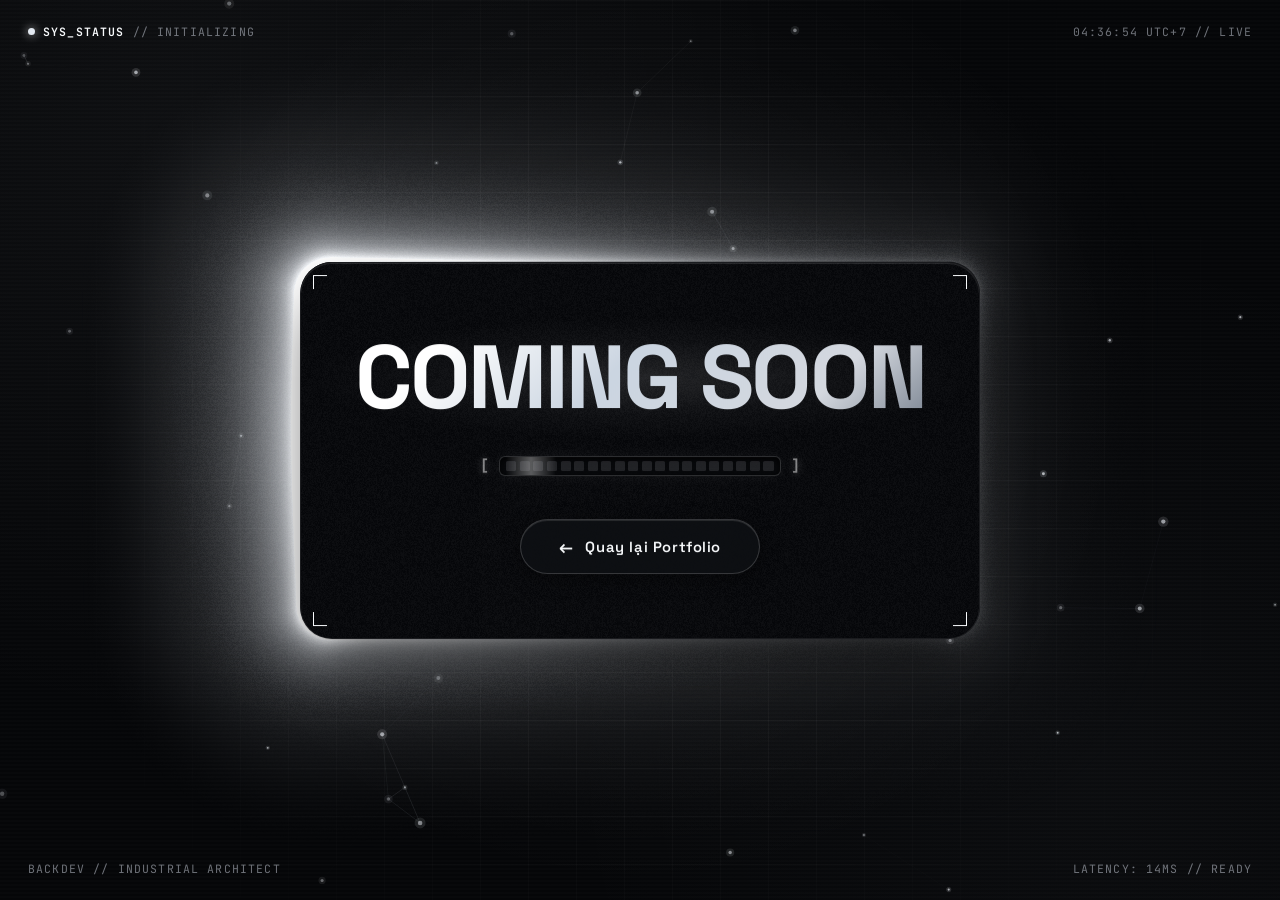
==== commit 0f1c4b63: "Update UI COMING SOON V1" ====
--- a/history.html
+++ b/history.html
@@ -1096,10 +1096,10 @@
           <span class="corner-bracket br"></span>
 
           <!-- Badge -->
-          <div class="telemetry-badge">
+          <!-- <div class="telemetry-badge">
             <span class="badge-signal"></span>
             <span>COMING SOON</span>
-          </div>
+          </div> -->
 
           <!-- Centerpiece Typography -->
           <div class="title-wrapper">
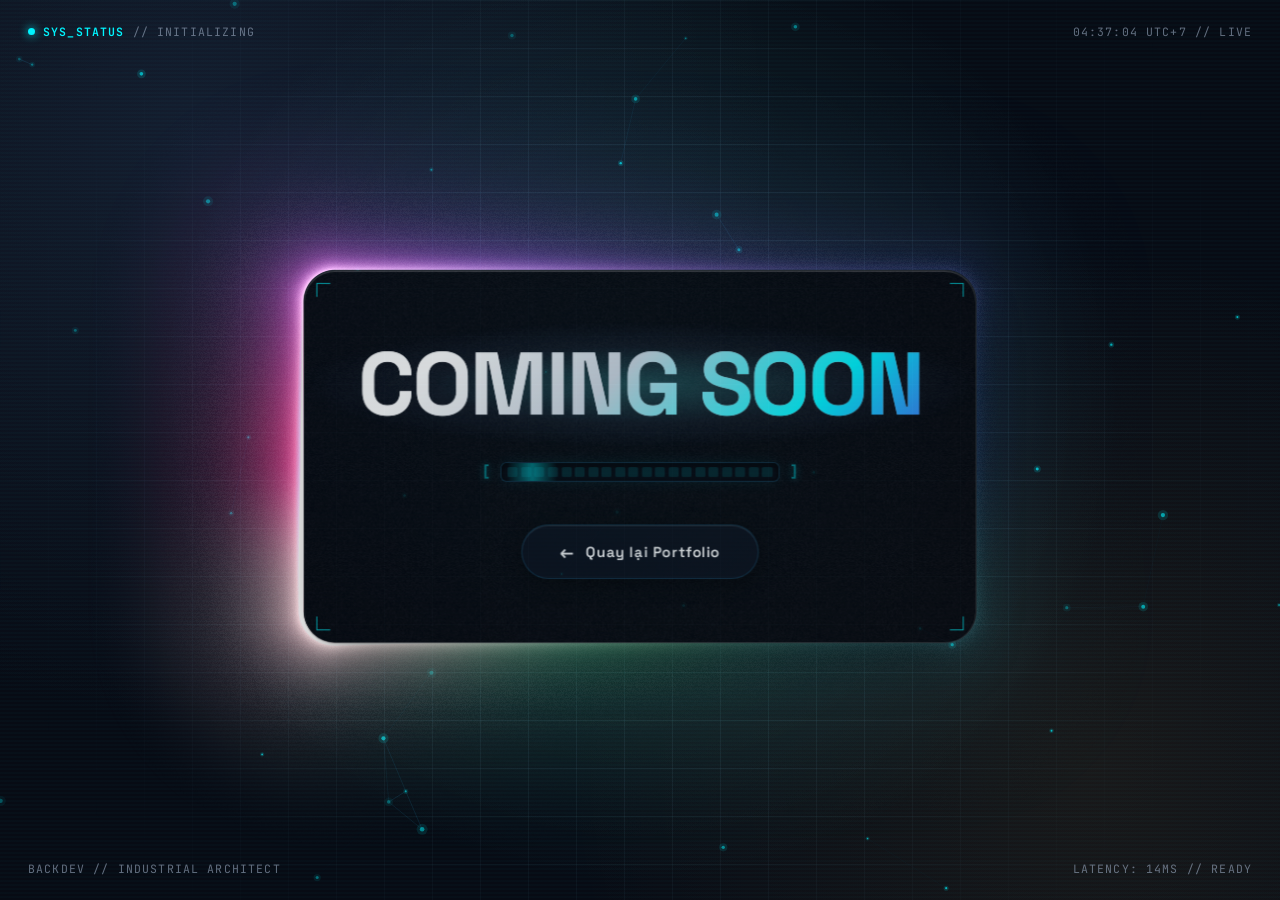
==== commit f33b7bae: "feat(history): default coming soon theme to prismatic color" ====
--- a/history.html
+++ b/history.html
@@ -1050,7 +1050,7 @@
   </style>
 </head>
 
-<body data-theme-mode="monochrome">
+<body class="is-prismatic" data-theme-mode="prismatic">
 
   <!-- Custom Cyber Cursor -->
   <div id="cursor"></div>
@@ -1086,7 +1086,7 @@
     <!-- Main Stage Bento Card -->
     <div class="stage-wrapper is-blurring" id="stage">
       <div class="card-tilt-rig" id="cardRig">
-        <div class="coming-card" id="card" data-backlight-mode="monochrome">
+        <div class="coming-card is-prismatic" id="card" data-backlight-mode="prismatic">
           <div class="card-spotlight" id="spotlight"></div>
 
           <!-- Corner Sci-Fi Tech Brackets -->
@@ -1238,8 +1238,8 @@
       let lastSpotKey = '';
       let lastCursorKey = '';
 
-      let prismaticMode = false;
-      let themeMix = 0;
+      let prismaticMode = true;
+      let themeMix = 1;
       let burstTimer = 0;
       let burstPeak = 1.0;
 
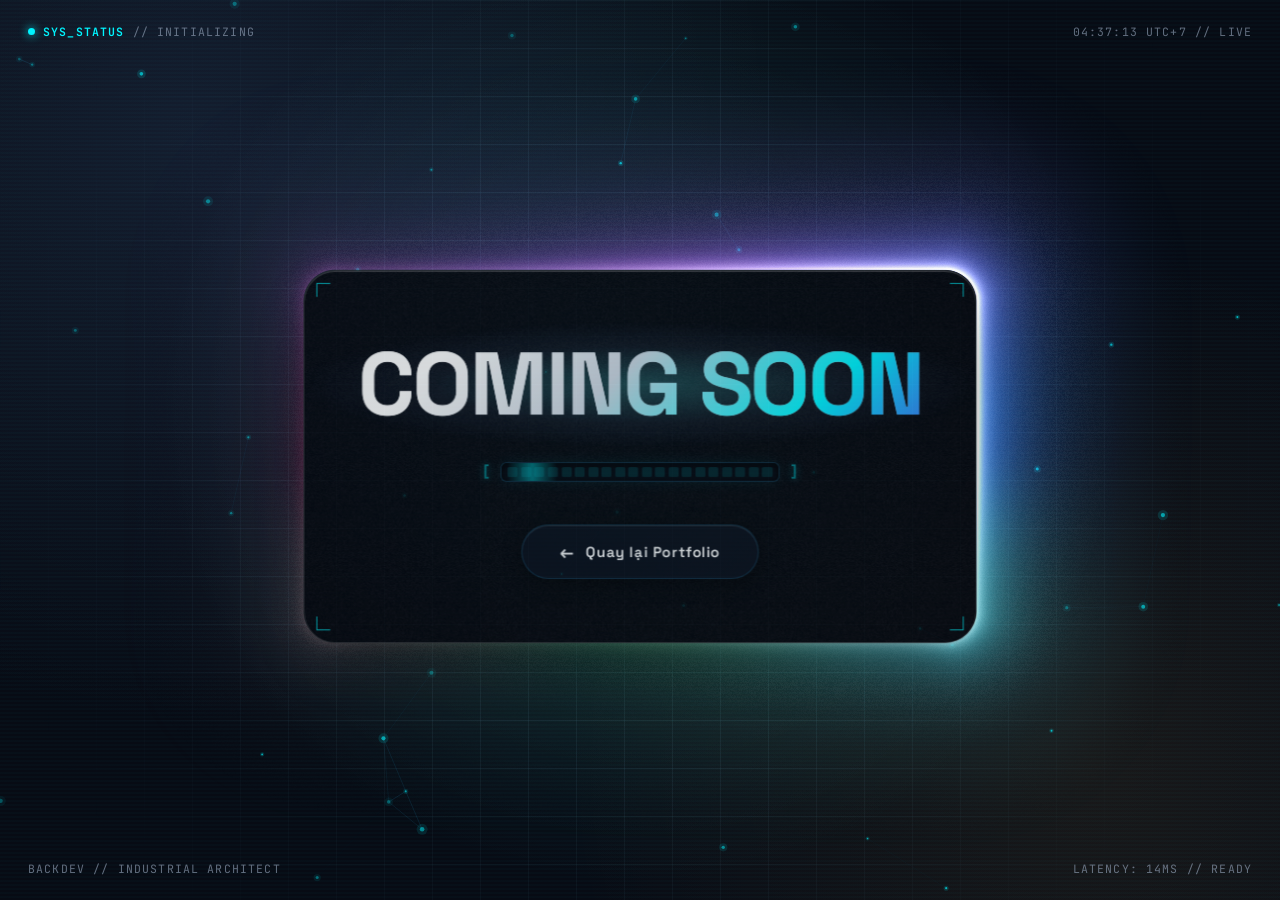
==== commit fde2c5d0: "update UI history" ====
--- a/history.html
+++ b/history.html
@@ -995,6 +995,7 @@
     }
 
     @media (prefers-reduced-motion: reduce) {
+
       body,
       .viewport-container,
       .viewport-container::after,
@@ -1107,39 +1108,39 @@
             <h1 class="main-title" data-text="Coming Soon">Coming Soon</h1>
           </div>
 
-        <!-- Cyber HUD Scanner Bar (Pure High-Tech Segmented Matrix, No Text) -->
-        <div class="cyber-scanner-module" aria-hidden="true">
-          <span class="scanner-bracket">[</span>
-          <div class="scanner-track">
-            <span class="scanner-seg"></span>
-            <span class="scanner-seg"></span>
-            <span class="scanner-seg"></span>
-            <span class="scanner-seg"></span>
-            <span class="scanner-seg"></span>
-            <span class="scanner-seg"></span>
-            <span class="scanner-seg"></span>
-            <span class="scanner-seg"></span>
-            <span class="scanner-seg"></span>
-            <span class="scanner-seg"></span>
-            <span class="scanner-seg"></span>
-            <span class="scanner-seg"></span>
-            <span class="scanner-seg"></span>
-            <span class="scanner-seg"></span>
-            <span class="scanner-seg"></span>
-            <span class="scanner-seg"></span>
-            <span class="scanner-seg"></span>
-            <span class="scanner-seg"></span>
-            <span class="scanner-seg"></span>
-            <span class="scanner-seg"></span>
+          <!-- Cyber HUD Scanner Bar (Pure High-Tech Segmented Matrix, No Text) -->
+          <div class="cyber-scanner-module" aria-hidden="true">
+            <span class="scanner-bracket">[</span>
+            <div class="scanner-track">
+              <span class="scanner-seg"></span>
+              <span class="scanner-seg"></span>
+              <span class="scanner-seg"></span>
+              <span class="scanner-seg"></span>
+              <span class="scanner-seg"></span>
+              <span class="scanner-seg"></span>
+              <span class="scanner-seg"></span>
+              <span class="scanner-seg"></span>
+              <span class="scanner-seg"></span>
+              <span class="scanner-seg"></span>
+              <span class="scanner-seg"></span>
+              <span class="scanner-seg"></span>
+              <span class="scanner-seg"></span>
+              <span class="scanner-seg"></span>
+              <span class="scanner-seg"></span>
+              <span class="scanner-seg"></span>
+              <span class="scanner-seg"></span>
+              <span class="scanner-seg"></span>
+              <span class="scanner-seg"></span>
+              <span class="scanner-seg"></span>
+            </div>
+            <span class="scanner-bracket">]</span>
           </div>
-          <span class="scanner-bracket">]</span>
-        </div>
-
-        <!-- Return CTA -->
-        <a href="index.html" class="btn-back" id="btnBack">
-          <span class="btn-arrow">←</span>
-          <span>Quay lại Portfolio</span>
-        </a>
+
+          <!-- Return CTA -->
+          <a href="index.html" class="btn-back" id="btnBack">
+            <span class="btn-arrow">←</span>
+            <span>Quay lại Portfolio</span>
+          </a>
         </div>
       </div>
     </div>
@@ -1222,6 +1223,10 @@
       let mx = vw * 0.5, my = vh * 0.5;
       let rx = mx, ry = my;
       let pointerActive = false, hasPointer = false;
+      let lastPointerMoveNow = 0;
+      const POINTER_IDLE_MS = 3500;
+      const ORBIT_SPEED = 9.35;
+      let orbitPhase = 2.96;
       /* === ARCHIVED BACKGROUND (Micro-LED Light Field): pointer halo state ===
       let pointerStrength = 0;
       let smoothPtrX = mx, smoothPtrY = my;
@@ -1941,18 +1946,31 @@
         }
 
         // 4. Smooth backlight focus, themeMix & 360-degree click burst
-        if (!hasPointer && !reducedMotion) {
-          const phase = elapsed * 0.38 + 2.35;
-          targetMX = Math.cos(phase) * (cardW * 0.62);
-          targetMY = Math.sin(phase) * (cardH * 0.72);
-        } else if (hasPointer) {
+        const pointerTracking = hasPointer && pointerActive && (now - lastPointerMoveNow) < POINTER_IDLE_MS;
+        const orbitRX = cardW * 0.62;
+        const orbitRY = cardH * 0.72;
+
+        if (!pointerTracking && !reducedMotion) {
+          orbitPhase = (orbitPhase + dt * ORBIT_SPEED) % TWO_PI;
+          targetMX = Math.cos(orbitPhase) * orbitRX;
+          targetMY = Math.sin(orbitPhase) * orbitRY;
+        } else if (pointerTracking) {
           targetMX = mx - cardCX;
           targetMY = my - cardCY;
         }
 
-        const follow = reducedMotion ? 1 : (1 - Math.exp(-dt * 8.5));
+        const followRate = pointerTracking ? 8.5 : 7.0;
+        const follow = reducedMotion ? 1 : (1 - Math.exp(-dt * followRate));
         smoothMX += (targetMX - smoothMX) * follow;
         smoothMY += (targetMY - smoothMY) * follow;
+
+        if (pointerTracking) {
+          const nx = smoothMX / Math.max(orbitRX, 1);
+          const ny = smoothMY / Math.max(orbitRY, 1);
+          if (nx * nx + ny * ny > 1e-4) {
+            orbitPhase = Math.atan2(ny, nx);
+          }
+        }
 
         /* === ARCHIVED BACKGROUND (Micro-LED Light Field): pointer halo easing ===
         const targetStrength = (!reducedMotion && canHover && pointerActive) ? 1 : 0;
@@ -2020,7 +2038,8 @@
         if (Math.abs((prismaticMode ? 1 : 0) - themeMix) > 0.001) return true;
         if (Math.abs(targetTiltX - curTiltX) > 0.002 || Math.abs(targetTiltY - curTiltY) > 0.002) return true;
         if (Math.abs(mx - rx) > 0.3 || Math.abs(my - ry) > 0.3) return true;
-        if (hasPointer && (Math.abs(targetMX - smoothMX) > 0.35 || Math.abs(targetMY - smoothMY) > 0.35)) return true;
+        const pointerTracking = hasPointer && pointerActive && (now - lastPointerMoveNow) < POINTER_IDLE_MS;
+        if (pointerTracking && (Math.abs(targetMX - smoothMX) > 0.35 || Math.abs(targetMY - smoothMY) > 0.35)) return true;
         return false;
       }
 
@@ -2033,8 +2052,8 @@
         const frameMs = now - lastTime;
         const active = isInteractiveActive(now);
 
-        // Idle throttle: cap gentle particle drift & rim sweep to ~30fps when pointer & transitions are idle
-        if (!active && (now - lastDrawNow) < 33.0) {
+        // Idle throttle: cap idle orbit & particle drift to ~60fps on high-refresh displays
+        if (!active && (now - lastDrawNow) < 16.0) {
           return;
         }
 
@@ -2091,7 +2110,9 @@
           my = e.clientY;
           hasPointer = true;
           pointerActive = true;
-          lastInputNow = performance.now();
+          const now = performance.now();
+          lastPointerMoveNow = now;
+          lastInputNow = now;
         }, { passive: true });
 
         document.addEventListener('mouseleave', () => {
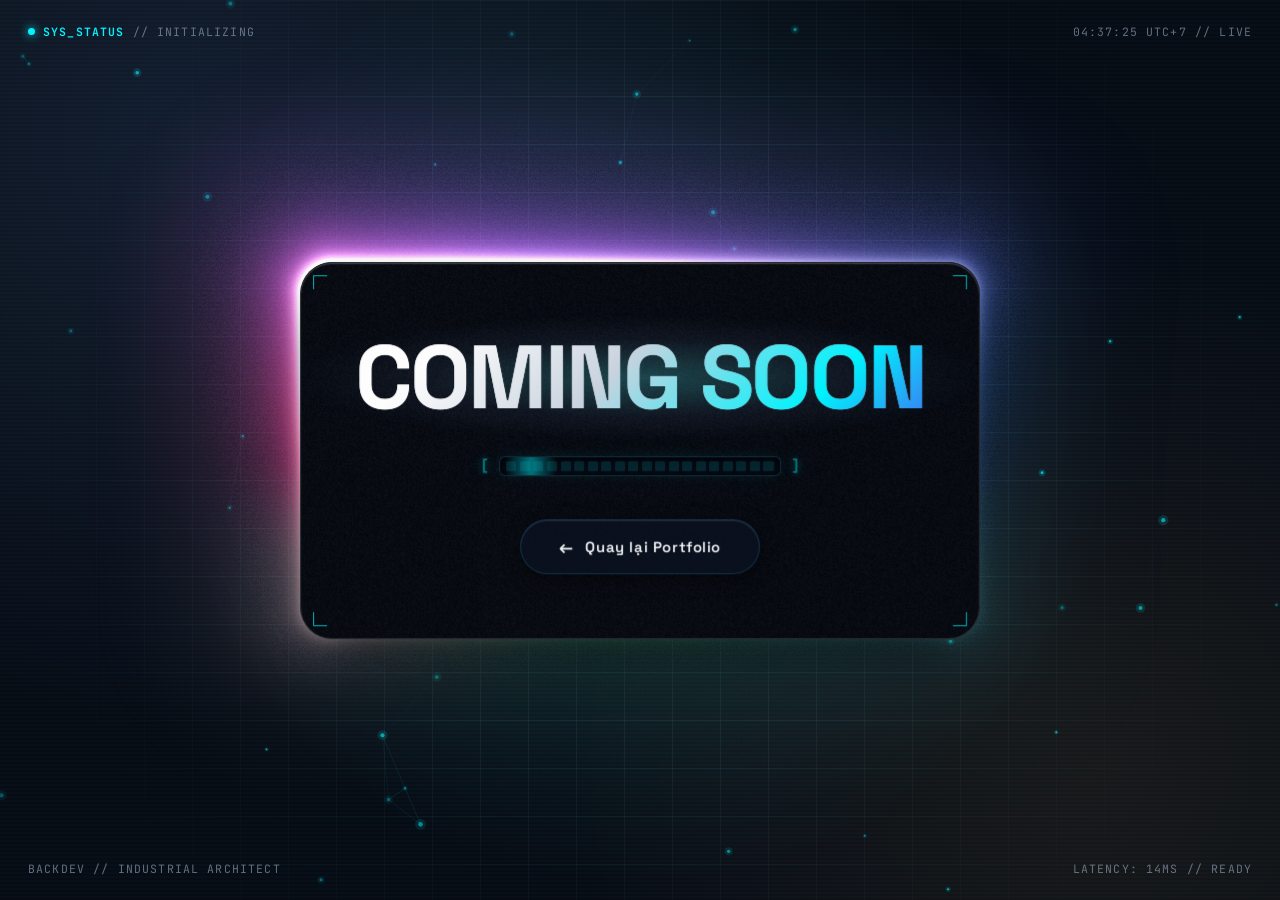
==== commit e7e81d76: "Update ORBIT_SPEED" ====
--- a/history.html
+++ b/history.html
@@ -1225,7 +1225,7 @@
       let pointerActive = false, hasPointer = false;
       let lastPointerMoveNow = 0;
       const POINTER_IDLE_MS = 3500;
-      const ORBIT_SPEED = 9.35;
+      const ORBIT_SPEED = 1.75;
       let orbitPhase = 2.96;
       /* === ARCHIVED BACKGROUND (Micro-LED Light Field): pointer halo state ===
       let pointerStrength = 0;
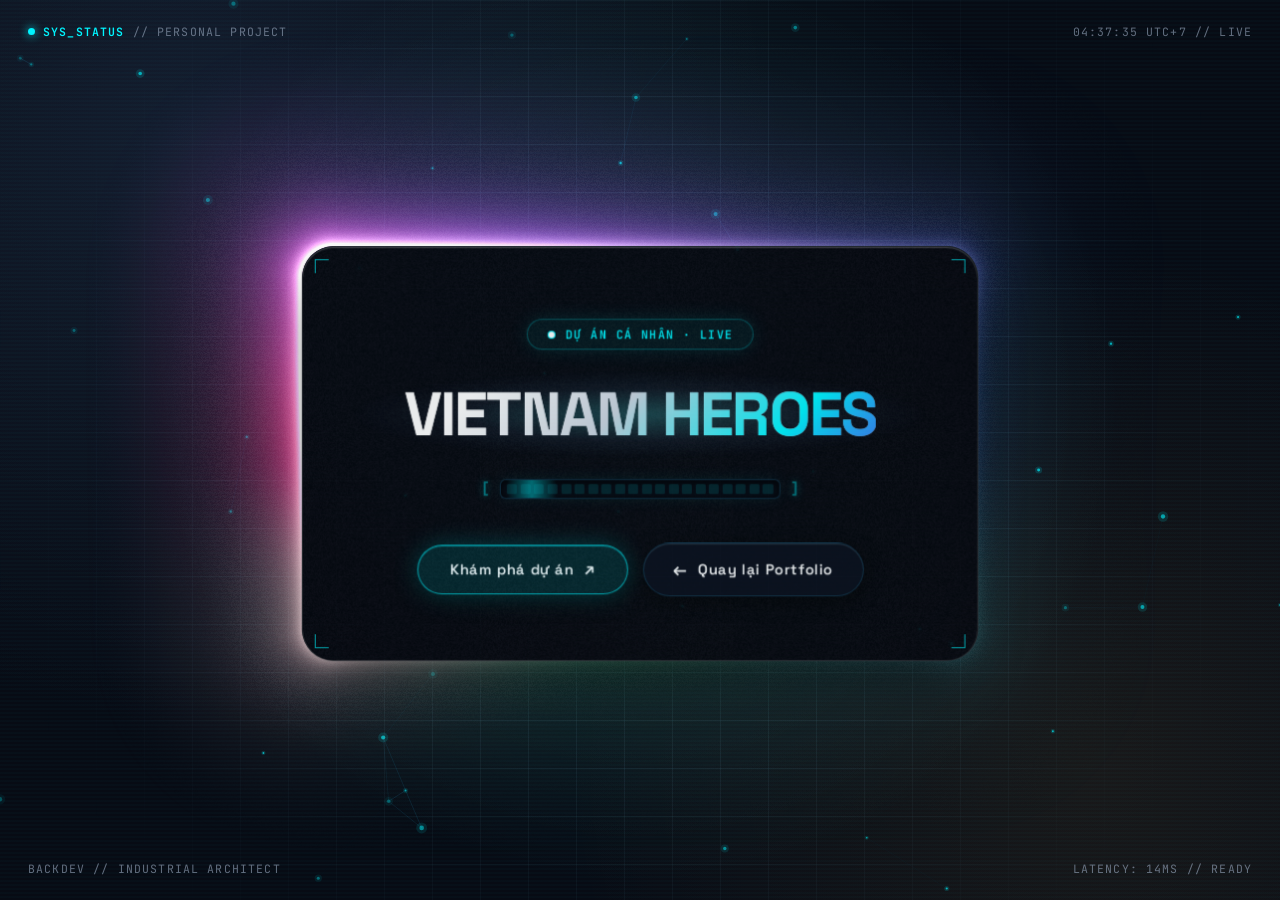
==== commit 9a1325dc: "feat(history): turn coming soon screen into Vietnam Heroes personal project portal" ====
--- a/history.html
+++ b/history.html
@@ -4,8 +4,8 @@
 <head>
   <meta charset="UTF-8" />
   <meta name="viewport" content="width=device-width, initial-scale=1.0, viewport-fit=cover" />
-  <title>Coming Soon · BackDEV</title>
-  <meta name="description" content="Coming Soon · BackDEV Industrial Mission Control" />
+  <title>Vietnam Heroes · Dự án cá nhân | BackDEV</title>
+  <meta name="description" content="Vietnam Heroes — Dự án cá nhân của Nguyễn Đình Bách (BackDEV), tôn vinh các anh hùng dân tộc và lịch sử Việt Nam qua trải nghiệm web tương tác." />
   <link rel="preconnect" href="https://fonts.googleapis.com" />
   <link rel="preconnect" href="https://fonts.gstatic.com" crossorigin />
   <link
@@ -509,7 +509,7 @@
       }
     }
 
-    /* ── Master Hero Typography: COMING SOON ──────────── */
+    /* ── Master Hero Typography: VIETNAM HEROES ───────── */
     .title-wrapper {
       position: relative;
       isolation: isolate;
@@ -520,7 +520,7 @@
     }
 
     .main-title {
-      font-size: clamp(3.2rem, 8.5vw, 5.6rem);
+      font-size: clamp(2.15rem, 6.2vw, 3.85rem);
       font-weight: 800;
       line-height: 0.95;
       letter-spacing: -0.03em;
@@ -779,13 +779,115 @@
       }
     }
 
-    /* ── High-Tech Return Button ──────────────────────── */
+    /* ── High-Tech Action CTAs (Primary Launch + Secondary Return) ── */
+    .card-actions {
+      display: flex;
+      align-items: center;
+      justify-content: center;
+      gap: 0.9rem;
+      flex-wrap: wrap;
+      width: 100%;
+      margin-top: 0.5rem;
+    }
+
+    .btn-primary-cta {
+      position: relative;
+      display: inline-flex;
+      align-items: center;
+      justify-content: center;
+      gap: 0.65rem;
+      background: rgba(255, 255, 255, 0.13);
+      border: 1px solid rgba(255, 255, 255, 0.52);
+      color: #ffffff;
+      text-decoration: none;
+      font-family: 'Space Grotesk', sans-serif;
+      font-size: 0.92rem;
+      font-weight: 600;
+      letter-spacing: 0.04em;
+      padding: 0.95rem 2.05rem;
+      border-radius: 999px;
+      white-space: nowrap;
+      overflow: hidden;
+      transition:
+        transform 0.3s cubic-bezier(0.16, 1, 0.3, 1),
+        background-color 0.55s cubic-bezier(0.4, 0, 0.2, 1),
+        border-color 0.55s cubic-bezier(0.4, 0, 0.2, 1),
+        box-shadow 0.55s cubic-bezier(0.4, 0, 0.2, 1),
+        color 0.55s cubic-bezier(0.4, 0, 0.2, 1);
+      box-shadow:
+        0 0 24px rgba(255, 255, 255, 0.16),
+        0 6px 22px rgba(0, 0, 0, 0.45),
+        inset 0 1px 0 rgba(255, 255, 255, 0.34);
+    }
+
+    body.is-prismatic .btn-primary-cta {
+      background: rgba(0, 245, 255, 0.13);
+      border-color: rgba(0, 245, 255, 0.68);
+      color: #f0fdff;
+      box-shadow:
+        0 0 26px rgba(0, 245, 255, 0.24),
+        0 6px 22px rgba(0, 0, 0, 0.45),
+        inset 0 1px 0 rgba(0, 245, 255, 0.38);
+    }
+
+    .btn-primary-cta::before {
+      content: '';
+      position: absolute;
+      inset: 0;
+      background: linear-gradient(90deg, transparent, rgba(255, 255, 255, 0.28), transparent);
+      transform: translateX(-100%);
+      transition: transform 0.6s ease;
+    }
+
+    body.is-prismatic .btn-primary-cta::before {
+      background: linear-gradient(90deg, transparent, rgba(0, 245, 255, 0.32), transparent);
+    }
+
+    .btn-primary-cta:hover::before {
+      transform: translateX(100%);
+    }
+
+    .btn-primary-cta:hover {
+      background: rgba(255, 255, 255, 0.22);
+      border-color: rgba(255, 255, 255, 0.96);
+      color: #ffffff;
+      transform: translateY(-2px);
+      box-shadow:
+        0 0 34px rgba(255, 255, 255, 0.36),
+        inset 0 1px 0 rgba(255, 255, 255, 0.48);
+    }
+
+    body.is-prismatic .btn-primary-cta:hover {
+      background: rgba(0, 245, 255, 0.24);
+      border-color: var(--neon);
+      color: #ffffff;
+      box-shadow:
+        0 0 38px rgba(0, 245, 255, 0.48),
+        inset 0 1px 0 rgba(255, 255, 255, 0.42);
+    }
+
+    .btn-arrow-ext {
+      display: inline-block;
+      font-size: 1.05rem;
+      line-height: 1;
+      transition: transform 0.25s ease, color 0.35s ease;
+    }
+
+    .btn-primary-cta:hover .btn-arrow-ext {
+      transform: translate(3px, -3px);
+      color: #ffffff;
+    }
+
+    body.is-prismatic .btn-primary-cta:hover .btn-arrow-ext {
+      color: var(--neon);
+    }
+
     .btn-back {
       position: relative;
       display: inline-flex;
       align-items: center;
       justify-content: center;
-      gap: 0.75rem;
+      gap: 0.65rem;
       background: rgba(14, 16, 20, 0.88);
       border: 1px solid rgba(255, 255, 255, 0.18);
       color: var(--text);
@@ -794,8 +896,9 @@
       font-size: 0.92rem;
       font-weight: 600;
       letter-spacing: 0.04em;
-      padding: 0.95rem 2.4rem;
+      padding: 0.95rem 1.85rem;
       border-radius: 999px;
+      white-space: nowrap;
       overflow: hidden;
       transition:
         transform 0.3s cubic-bezier(0.16, 1, 0.3, 1),
@@ -804,7 +907,6 @@
         box-shadow 0.55s cubic-bezier(0.4, 0, 0.2, 1),
         color 0.55s cubic-bezier(0.4, 0, 0.2, 1);
       box-shadow: 0 4px 20px rgba(0, 0, 0, 0.4), inset 0 1px 0 rgba(255, 255, 255, 0.1);
-      margin-top: 0.5rem;
     }
 
     body.is-prismatic .btn-back {
@@ -914,7 +1016,7 @@
       border-color: var(--neon);
     }
 
-    body:has(a:hover, button:hover, .btn-back:hover) #cursor {
+    body:has(a:hover, button:hover, .btn-back:hover, .btn-primary-cta:hover) #cursor {
       width: 14px;
       height: 14px;
       margin-left: -7px;
@@ -922,7 +1024,7 @@
       opacity: 0.9;
     }
 
-    body:has(a:hover, button:hover, .btn-back:hover) #cursor-ring {
+    body:has(a:hover, button:hover, .btn-back:hover, .btn-primary-cta:hover) #cursor-ring {
       width: 48px;
       height: 48px;
       margin-left: -24px;
@@ -931,7 +1033,7 @@
       border-color: #ffffff;
     }
 
-    body.is-prismatic:has(a:hover, button:hover, .btn-back:hover) #cursor-ring {
+    body.is-prismatic:has(a:hover, button:hover, .btn-back:hover, .btn-primary-cta:hover) #cursor-ring {
       border-color: var(--neon);
     }
 
@@ -948,7 +1050,7 @@
       }
 
       .main-title {
-        font-size: clamp(2.4rem, 11vw, 3.4rem);
+        font-size: clamp(1.5rem, 7.6vw, 2.95rem);
         letter-spacing: -0.02em;
       }
 
@@ -978,11 +1080,19 @@
         bottom: 1rem;
         right: 1.2rem;
       }
-
+    }
+
+    @media (max-width: 640px) {
+      .card-actions {
+        flex-direction: column;
+        gap: 0.75rem;
+      }
+
+      .btn-primary-cta,
       .btn-back {
         width: 100%;
         max-width: 300px;
-        padding: 0.85rem 1.8rem;
+        padding: 0.85rem 1.6rem;
       }
     }
 
@@ -1019,7 +1129,12 @@
       .scanner-track::before,
       .scanner-track::after,
       .scanner-seg,
+      .btn-primary-cta,
+      .btn-primary-cta::before,
+      .btn-arrow-ext,
       .btn-back,
+      .btn-back::before,
+      .btn-arrow,
       #cursor,
       #cursor-ring {
         transition: none;
@@ -1069,7 +1184,7 @@
     <div class="hud-edge hud-tl">
       <span class="hud-dot"></span>
       <span class="hud-live-tag">SYS_STATUS</span>
-      <span>// INITIALIZING</span>
+      <span>// PERSONAL PROJECT</span>
     </div>
 
     <div class="hud-edge hud-tr" id="hud-clock">
@@ -1097,15 +1212,15 @@
           <span class="corner-bracket br"></span>
 
           <!-- Badge -->
-          <!-- <div class="telemetry-badge">
+          <div class="telemetry-badge">
             <span class="badge-signal"></span>
-            <span>COMING SOON</span>
-          </div> -->
+            <span>DỰ ÁN CÁ NHÂN · LIVE</span>
+          </div>
 
           <!-- Centerpiece Typography -->
           <div class="title-wrapper">
             <div class="title-glow-aura"></div>
-            <h1 class="main-title" data-text="Coming Soon">Coming Soon</h1>
+            <h1 class="main-title" data-text="VIETNAM HEROES">VIETNAM HEROES</h1>
           </div>
 
           <!-- Cyber HUD Scanner Bar (Pure High-Tech Segmented Matrix, No Text) -->
@@ -1136,11 +1251,17 @@
             <span class="scanner-bracket">]</span>
           </div>
 
-          <!-- Return CTA -->
-          <a href="index.html" class="btn-back" id="btnBack">
-            <span class="btn-arrow">←</span>
-            <span>Quay lại Portfolio</span>
-          </a>
+          <!-- Action CTAs -->
+          <div class="card-actions">
+            <a href="https://vietnam-heroes.vercel.app/" target="_blank" rel="noopener noreferrer" class="btn-primary-cta" id="btnLaunch">
+              <span>Khám phá dự án</span>
+              <span class="btn-arrow-ext" aria-hidden="true">↗</span>
+            </a>
+            <a href="index.html" class="btn-back" id="btnBack">
+              <span class="btn-arrow" aria-hidden="true">←</span>
+              <span>Quay lại Portfolio</span>
+            </a>
+          </div>
         </div>
       </div>
     </div>
@@ -2123,7 +2244,7 @@
 
       // Monochrome White (default) <-> Click 360-degree Flare + Full-Screen Prismatic Color Sync
       card.addEventListener('click', e => {
-        if (e.target && e.target.closest && e.target.closest('#btnBack')) return;
+        if (e.target && e.target.closest && e.target.closest('.card-actions, a, button')) return;
         prismaticMode = !prismaticMode;
         lastInputNow = performance.now();
         card.classList.toggle('is-prismatic', prismaticMode);
@@ -2194,6 +2315,12 @@
       } catch (e) { }
     }
 
+    const btnLaunch = document.getElementById('btnLaunch');
+    if (btnLaunch) {
+      btnLaunch.addEventListener('mouseenter', () => playCyberBeep(960, 0.03));
+      btnLaunch.addEventListener('click', () => playCyberBeep(1320, 0.06));
+    }
+
     const btnBack = document.getElementById('btnBack');
     if (btnBack) {
       btnBack.addEventListener('mouseenter', () => playCyberBeep(850, 0.03));
